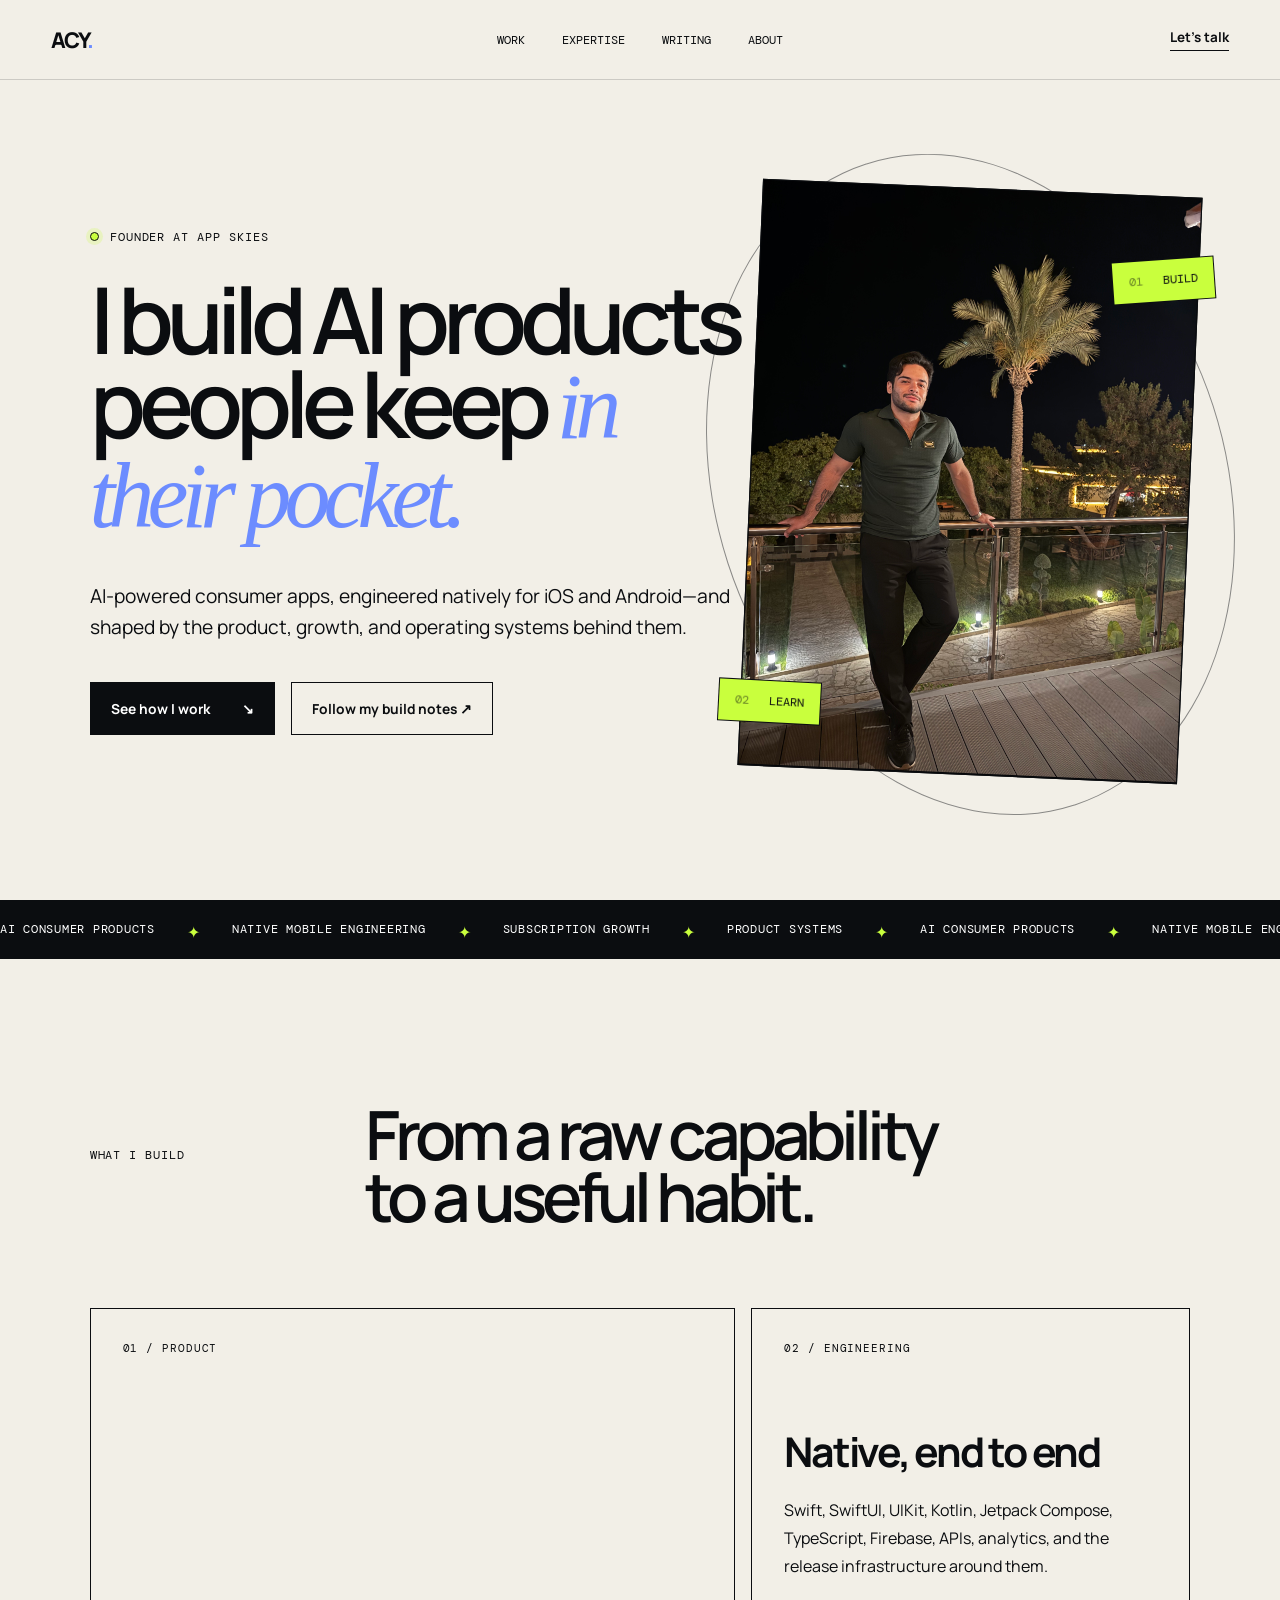
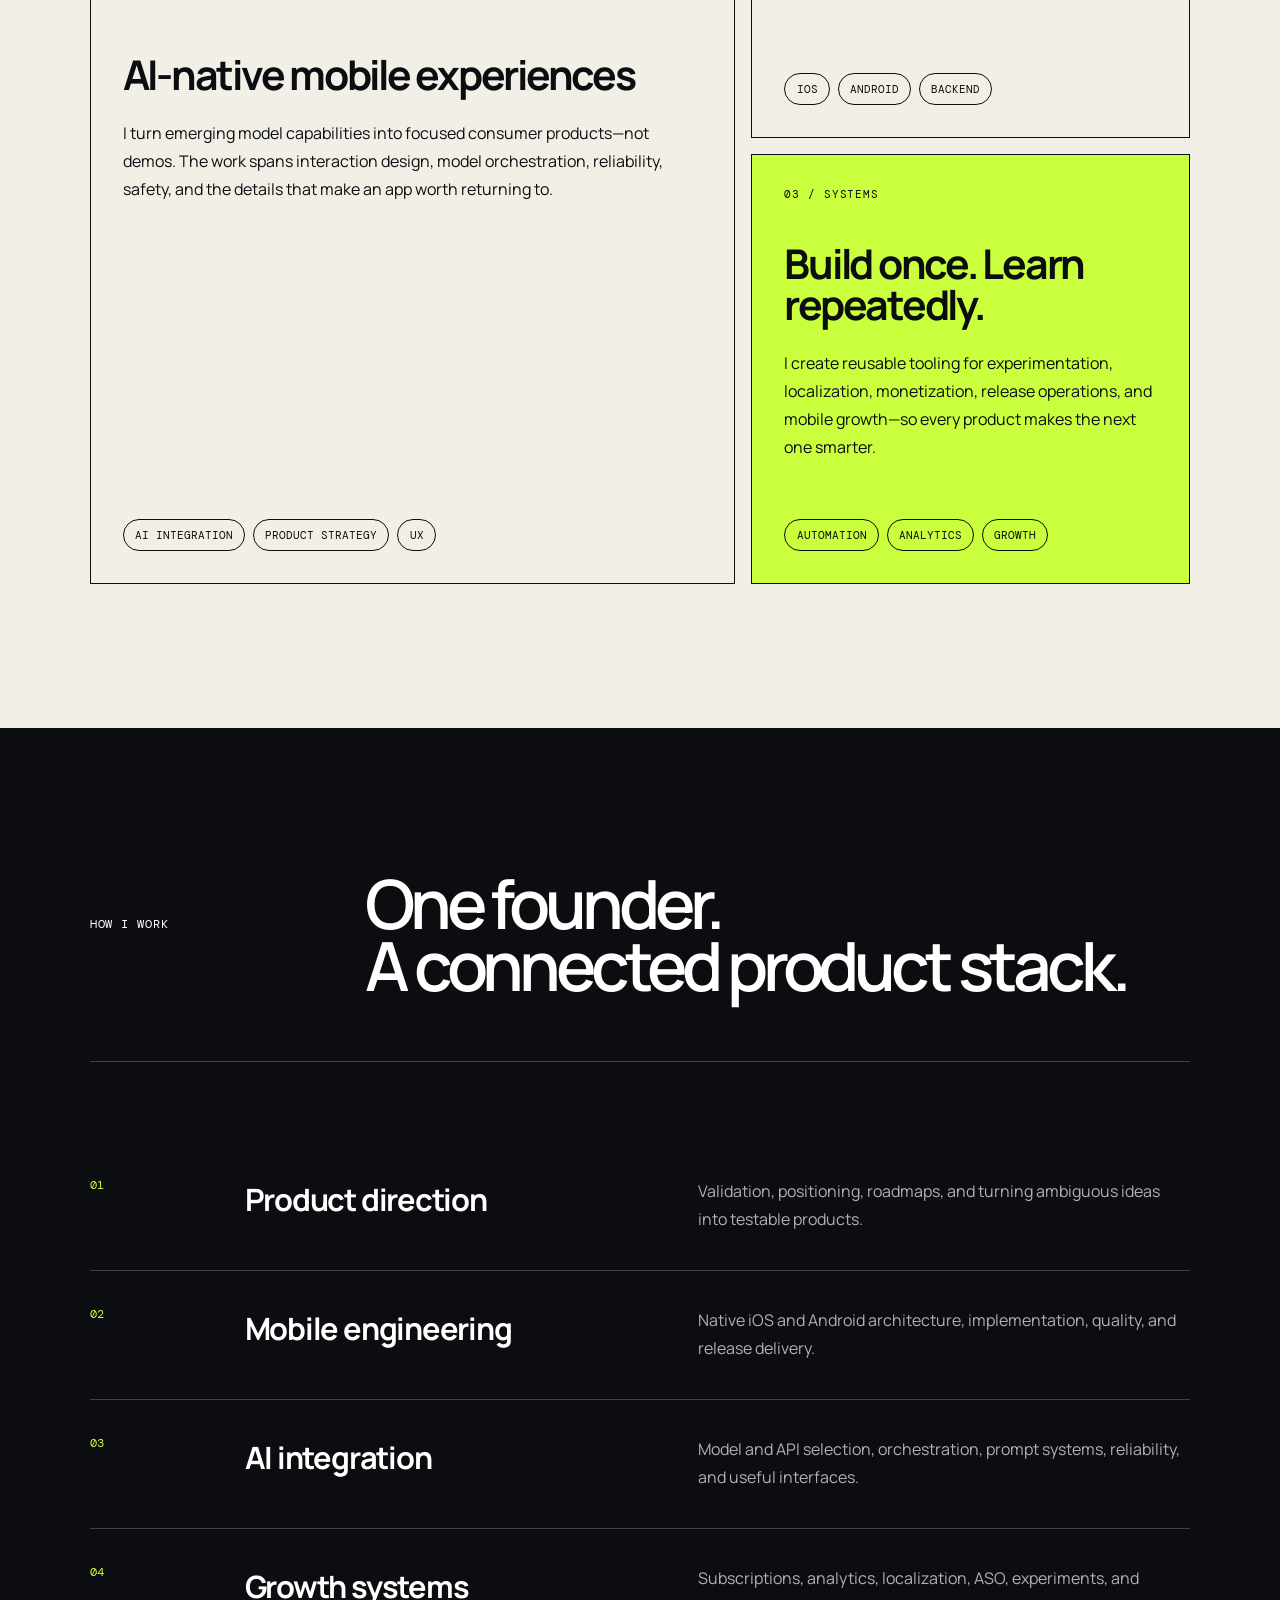
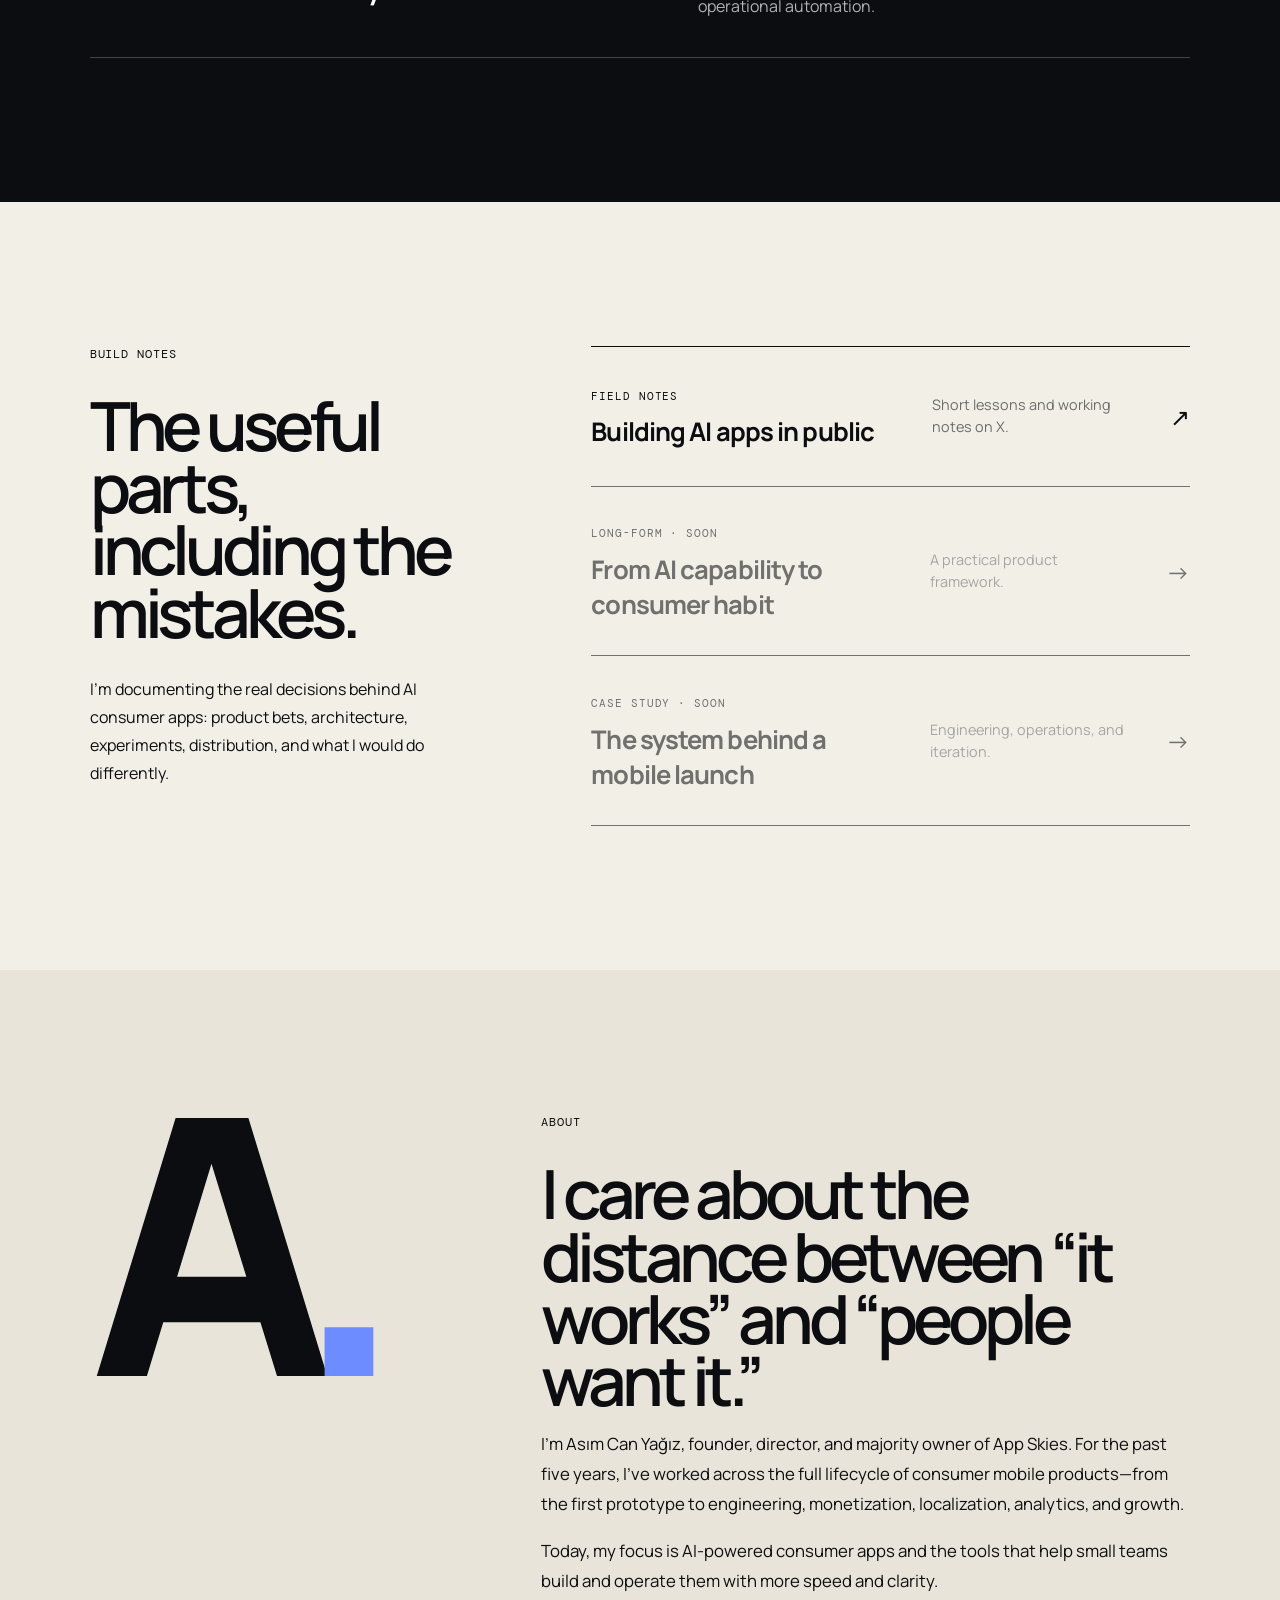
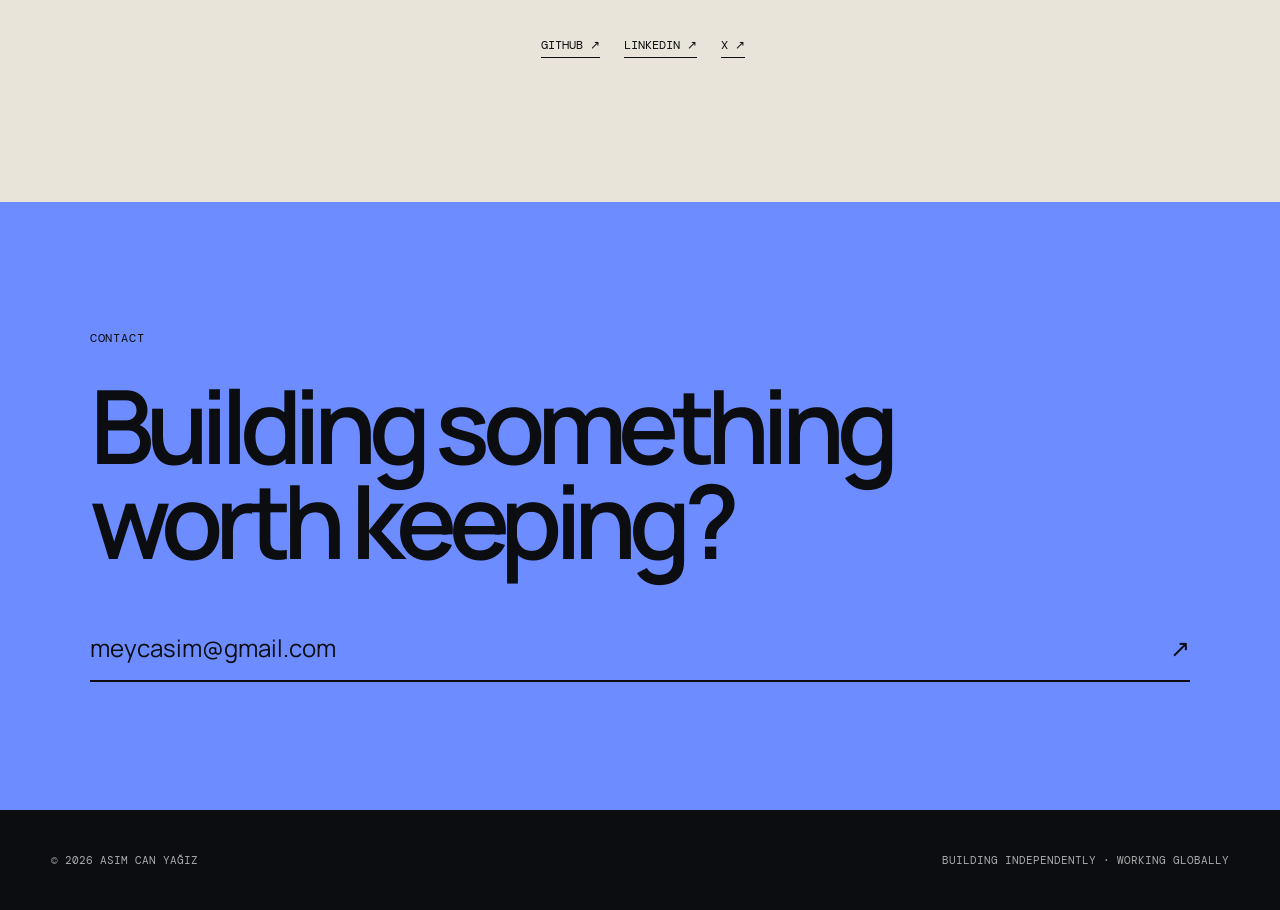
==== index.html @ 39ea2d5e "Preserve natural portrait framing" ====
<!doctype html>
<html lang="en">
<head>
  <meta charset="utf-8">
  <meta name="viewport" content="width=device-width, initial-scale=1">
  <title>Asım Can Yağız — AI Consumer App Founder</title>
  <meta name="description" content="Asım Can Yağız is the founder of App Skies, building AI-powered consumer apps for iOS and Android.">
  <meta name="theme-color" content="#0b0d10">
  <meta property="og:title" content="Asım Can Yağız — AI Consumer App Founder">
  <meta property="og:description" content="Building AI-powered consumer apps and sharing the systems behind them.">
  <meta property="og:type" content="website">
  <meta property="og:url" content="https://asimcanyagiz.me/">
  <meta property="og:image" content="https://asimcanyagiz.me/assets/img/profile-img.jpg">
  <link rel="canonical" href="https://asimcanyagiz.me/">
  <link rel="icon" href="assets/img/favicon.png">
  <link rel="preconnect" href="https://fonts.googleapis.com">
  <link rel="preconnect" href="https://fonts.gstatic.com" crossorigin>
  <link href="https://fonts.googleapis.com/css2?family=DM+Mono:wght@400;500&family=Manrope:wght@400;500;600;700;800&display=swap" rel="stylesheet">
  <script>document.documentElement.classList.add('js');</script>
  <link rel="stylesheet" href="assets/css/style.css">
  <script type="application/ld+json">
  {
    "@context": "https://schema.org",
    "@type": "Person",
    "name": "Asım Can Yağız",
    "url": "https://asimcanyagiz.me/",
    "jobTitle": "Founder",
    "worksFor": {"@type": "Organization", "name": "App Skies"},
    "sameAs": [
      "https://github.com/asimcanyagiz",
      "https://www.linkedin.com/in/asimcanyagiz/",
      "https://x.com/canbuilds"
    ]
  }
  </script>
</head>
<body>
  <header class="site-header">
    <a class="wordmark" href="#top" aria-label="Home">ACY<span>.</span></a>
    <button class="menu-toggle" type="button" aria-expanded="false" aria-controls="site-nav">Menu</button>
    <nav id="site-nav" aria-label="Main navigation">
      <a href="#work">Work</a>
      <a href="#expertise">Expertise</a>
      <a href="#writing">Writing</a>
      <a href="#about">About</a>
    </nav>
    <a class="header-cta" href="mailto:meycasim@gmail.com">Let's talk</a>
  </header>

  <main id="top">
    <section class="hero section-shell">
      <div class="hero-copy reveal">
        <p class="eyebrow"><span class="status-dot"></span> Founder at App Skies</p>
        <h1>I build AI products people keep <em>in their pocket.</em></h1>
        <p class="hero-lede">AI-powered consumer apps, engineered natively for iOS and Android—and shaped by the product, growth, and operating systems behind them.</p>
        <div class="hero-actions">
          <a class="button button-primary" href="#work">See how I work <span>↘</span></a>
          <a class="button button-quiet" href="https://x.com/canbuilds" target="_blank" rel="noreferrer">Follow my build notes ↗</a>
        </div>
      </div>

      <div class="hero-visual reveal" aria-label="Portrait of Asım Can Yağız">
        <div class="portrait-frame">
          <img src="assets/img/profile-img.jpg" alt="Asım Can Yağız" width="3024" height="4032">
        </div>
        <div class="visual-note note-top"><span>01</span> Build</div>
        <div class="visual-note note-bottom"><span>02</span> Learn</div>
        <div class="orbit" aria-hidden="true"></div>
      </div>
    </section>

    <section class="signal-strip" aria-label="Areas of work">
      <div class="signal-track">
        <span>AI consumer products</span><i>✦</i><span>Native mobile engineering</span><i>✦</i><span>Subscription growth</span><i>✦</i><span>Product systems</span><i>✦</i><span>AI consumer products</span><i>✦</i><span>Native mobile engineering</span>
      </div>
    </section>

    <section id="work" class="section-shell work-section">
      <div class="section-heading reveal">
        <p class="eyebrow">What I build</p>
        <h2>From a raw capability<br>to a useful habit.</h2>
      </div>
      <div class="work-grid">
        <article class="work-card card-featured reveal">
          <div class="card-index">01 / PRODUCT</div>
          <div>
            <h3>AI-native mobile experiences</h3>
            <p>I turn emerging model capabilities into focused consumer products—not demos. The work spans interaction design, model orchestration, reliability, safety, and the details that make an app worth returning to.</p>
          </div>
          <div class="card-tags"><span>AI integration</span><span>Product strategy</span><span>UX</span></div>
        </article>
        <article class="work-card reveal">
          <div class="card-index">02 / ENGINEERING</div>
          <div>
            <h3>Native, end to end</h3>
            <p>Swift, SwiftUI, UIKit, Kotlin, Jetpack Compose, TypeScript, Firebase, APIs, analytics, and the release infrastructure around them.</p>
          </div>
          <div class="card-tags"><span>iOS</span><span>Android</span><span>Backend</span></div>
        </article>
        <article class="work-card card-accent reveal">
          <div class="card-index">03 / SYSTEMS</div>
          <div>
            <h3>Build once. Learn repeatedly.</h3>
            <p>I create reusable tooling for experimentation, localization, monetization, release operations, and mobile growth—so every product makes the next one smarter.</p>
          </div>
          <div class="card-tags"><span>Automation</span><span>Analytics</span><span>Growth</span></div>
        </article>
      </div>
    </section>

    <section id="expertise" class="section-shell expertise-section">
      <div class="section-heading reveal">
        <p class="eyebrow">How I work</p>
        <h2>One founder.<br>A connected product stack.</h2>
      </div>
      <div class="expertise-list">
        <div class="expertise-row reveal"><span>01</span><h3>Product direction</h3><p>Validation, positioning, roadmaps, and turning ambiguous ideas into testable products.</p></div>
        <div class="expertise-row reveal"><span>02</span><h3>Mobile engineering</h3><p>Native iOS and Android architecture, implementation, quality, and release delivery.</p></div>
        <div class="expertise-row reveal"><span>03</span><h3>AI integration</h3><p>Model and API selection, orchestration, prompt systems, reliability, and useful interfaces.</p></div>
        <div class="expertise-row reveal"><span>04</span><h3>Growth systems</h3><p>Subscriptions, analytics, localization, ASO, experiments, and operational automation.</p></div>
      </div>
    </section>

    <section id="writing" class="section-shell writing-section">
      <div class="writing-intro reveal">
        <p class="eyebrow">Build notes</p>
        <h2>The useful parts,<br>including the mistakes.</h2>
        <p>I’m documenting the real decisions behind AI consumer apps: product bets, architecture, experiments, distribution, and what I would do differently.</p>
      </div>
      <div class="article-list reveal">
        <a class="article-row" href="https://x.com/canbuilds" target="_blank" rel="noreferrer">
          <div><span class="article-type">Field notes</span><h3>Building AI apps in public</h3></div><p>Short lessons and working notes on X.</p><span class="article-arrow">↗</span>
        </a>
        <div class="article-row article-soon">
          <div><span class="article-type">Long-form · soon</span><h3>From AI capability to consumer habit</h3></div><p>A practical product framework.</p><span class="article-arrow">→</span>
        </div>
        <div class="article-row article-soon">
          <div><span class="article-type">Case study · soon</span><h3>The system behind a mobile launch</h3></div><p>Engineering, operations, and iteration.</p><span class="article-arrow">→</span>
        </div>
      </div>
    </section>

    <section id="about" class="section-shell about-section">
      <div class="about-mark reveal">A<span>.</span></div>
      <div class="about-copy reveal">
        <p class="eyebrow">About</p>
        <h2>I care about the distance between “it works” and “people want it.”</h2>
        <p>I’m Asım Can Yağız, founder, director, and majority owner of App Skies. For the past five years, I’ve worked across the full lifecycle of consumer mobile products—from the first prototype to engineering, monetization, localization, analytics, and growth.</p>
        <p>Today, my focus is AI-powered consumer apps and the tools that help small teams build and operate them with more speed and clarity.</p>
        <div class="about-links">
          <a href="https://github.com/asimcanyagiz" target="_blank" rel="noreferrer">GitHub ↗</a>
          <a href="https://www.linkedin.com/in/asimcanyagiz/" target="_blank" rel="noreferrer">LinkedIn ↗</a>
          <a href="https://x.com/canbuilds" target="_blank" rel="noreferrer">X ↗</a>
        </div>
      </div>
    </section>

    <section class="contact-section section-shell reveal">
      <p class="eyebrow">Contact</p>
      <h2>Building something<br>worth keeping?</h2>
      <a class="contact-link" href="mailto:meycasim@gmail.com">meycasim@gmail.com <span>↗</span></a>
    </section>
  </main>

  <footer>
    <p>© <span id="year"></span> Asım Can Yağız</p>
    <p>Building independently · working globally</p>
  </footer>

  <script src="assets/js/main.js"></script>
</body>
</html>
---- assets/css/style.css ----
:root {
  --ink: #0b0d10;
  --paper: #f2efe7;
  --paper-2: #e8e4d9;
  --lime: #c9ff3d;
  --blue: #6c8cff;
  --muted: #6b6c6a;
  --line: rgba(11, 13, 16, 0.16);
  --sans: "Manrope", sans-serif;
  --mono: "DM Mono", monospace;
}

* { box-sizing: border-box; }
html { scroll-behavior: smooth; }
body {
  margin: 0;
  background: var(--paper);
  color: var(--ink);
  font-family: var(--sans);
  -webkit-font-smoothing: antialiased;
}
a { color: inherit; text-decoration: none; }
button { font: inherit; }

.site-header {
  align-items: center;
  border-bottom: 1px solid var(--line);
  display: grid;
  grid-template-columns: 1fr auto 1fr;
  height: 80px;
  padding: 0 4vw;
  position: relative;
  z-index: 20;
}
.wordmark { font-size: 1.35rem; font-weight: 800; letter-spacing: -0.08em; justify-self: start; }
.wordmark span, .about-mark span { color: var(--blue); }
#site-nav { display: flex; gap: 2.3rem; }
#site-nav a { font-family: var(--mono); font-size: .76rem; text-transform: uppercase; }
#site-nav a:hover { opacity: .5; }
.header-cta { border-bottom: 1px solid var(--ink); font-size: .84rem; font-weight: 700; justify-self: end; padding-bottom: .2rem; }
.menu-toggle { display: none; }

.section-shell { padding-left: 7vw; padding-right: 7vw; }
.hero {
  display: grid;
  grid-template-columns: minmax(0, 1.2fr) minmax(340px, .8fr);
  min-height: calc(100vh - 80px);
  overflow: hidden;
  padding-bottom: 7rem;
  padding-top: 6rem;
}
.hero-copy { align-self: center; max-width: 870px; position: relative; z-index: 2; }
.eyebrow { align-items: center; display: flex; font-family: var(--mono); font-size: .73rem; gap: .7rem; letter-spacing: .08em; margin: 0 0 2rem; text-transform: uppercase; }
.status-dot { background: var(--lime); border: 1px solid var(--ink); border-radius: 50%; box-shadow: 0 0 0 4px rgba(201,255,61,.22); height: 9px; width: 9px; }
.hero h1, .section-heading h2, .writing-intro h2, .about-copy h2, .contact-section h2 {
  font-size: clamp(3.7rem, 7.2vw, 8.2rem);
  font-weight: 600;
  letter-spacing: -.075em;
  line-height: .92;
  margin: 0;
}
.hero h1 em { color: var(--blue); font-family: Georgia, serif; font-weight: 400; }
.hero-lede { font-size: clamp(1rem, 1.5vw, 1.3rem); line-height: 1.65; margin: 2.6rem 0 0; max-width: 690px; }
.hero-actions { display: flex; flex-wrap: wrap; gap: 1rem; margin-top: 2.4rem; }
.button { align-items: center; border: 1px solid var(--ink); display: inline-flex; font-size: .86rem; font-weight: 700; gap: 2rem; padding: 1rem 1.25rem; }
.button-primary { background: var(--ink); color: white; }
.button-primary:hover { background: var(--blue); border-color: var(--blue); }
.button-quiet:hover { background: white; }

.hero-visual { align-self: center; justify-self: end; margin-left: -3vw; max-width: 490px; position: relative; width: 100%; }
.portrait-frame { aspect-ratio: 3 / 4; background: #050608; border: 1px solid var(--ink); overflow: hidden; transform: rotate(2.5deg); }
.portrait-frame img { display: block; height: auto; width: 100%; }
.visual-note { background: var(--lime); border: 1px solid var(--ink); font-family: var(--mono); font-size: .72rem; padding: .8rem 1rem; position: absolute; text-transform: uppercase; z-index: 3; }
.visual-note span { opacity: .5; padding-right: .8rem; }
.note-top { right: -1.5rem; top: 12%; transform: rotate(-4deg); }
.note-bottom { bottom: 9%; left: -2rem; transform: rotate(3deg); }
.orbit { border: 1px solid rgba(11,13,16,.45); border-radius: 50%; height: 115%; left: -8%; position: absolute; top: -7%; transform: rotate(-18deg); width: 116%; z-index: -1; }

.signal-strip { background: var(--ink); color: white; overflow: hidden; padding: 1rem 0; white-space: nowrap; }
.signal-track { animation: ticker 28s linear infinite; display: inline-flex; gap: 2rem; min-width: max-content; }
.signal-track span { font-family: var(--mono); font-size: .78rem; letter-spacing: .06em; text-transform: uppercase; }
.signal-track i { color: var(--lime); font-style: normal; }
@keyframes ticker { to { transform: translateX(-50%); } }

.work-section, .expertise-section, .writing-section, .about-section { padding-bottom: 9rem; padding-top: 9rem; }
.section-heading { display: grid; grid-template-columns: 1fr 3fr; margin-bottom: 5rem; }
.section-heading .eyebrow { margin-top: .7rem; }
.section-heading h2, .writing-intro h2, .about-copy h2 { font-size: clamp(3rem, 5.3vw, 6.5rem); }
.work-grid { display: grid; gap: 1rem; grid-template-columns: 1.25fr .85fr; }
.work-card { border: 1px solid var(--ink); display: flex; flex-direction: column; justify-content: space-between; min-height: 430px; padding: 2rem; }
.card-featured { grid-row: span 2; min-height: 876px; }
.card-accent { background: var(--lime); }
.card-index, .article-type { font-family: var(--mono); font-size: .7rem; letter-spacing: .08em; text-transform: uppercase; }
.work-card h3 { font-size: clamp(2rem, 3.2vw, 4rem); letter-spacing: -.055em; line-height: 1; margin: 0 0 1.5rem; }
.work-card p { font-size: 1rem; line-height: 1.75; max-width: 600px; }
.card-tags { display: flex; flex-wrap: wrap; gap: .5rem; }
.card-tags span { border: 1px solid var(--ink); border-radius: 2rem; font-family: var(--mono); font-size: .68rem; padding: .5rem .7rem; text-transform: uppercase; }

.expertise-section { background: var(--ink); color: white; }
.expertise-section .section-heading { border-bottom: 1px solid rgba(255,255,255,.22); padding-bottom: 4rem; }
.expertise-row { align-items: start; border-bottom: 1px solid rgba(255,255,255,.22); display: grid; gap: 2rem; grid-template-columns: .35fr 1.2fr 1.4fr; padding: 2.3rem 0; }
.expertise-row > span { color: var(--lime); font-family: var(--mono); font-size: .72rem; }
.expertise-row h3 { font-size: clamp(1.5rem, 2.4vw, 2.6rem); letter-spacing: -.04em; margin: 0; }
.expertise-row p { color: rgba(255,255,255,.68); line-height: 1.7; margin: 0; }

.writing-section { display: grid; gap: 8vw; grid-template-columns: .8fr 1.2fr; }
.writing-intro { position: sticky; top: 3rem; align-self: start; }
.writing-intro p:not(.eyebrow) { line-height: 1.75; margin-top: 2rem; max-width: 500px; }
.article-row { align-items: center; border-top: 1px solid var(--ink); display: grid; gap: 2rem; grid-template-columns: 1.5fr 1fr auto; padding: 2.1rem 0; }
.article-row:last-child { border-bottom: 1px solid var(--ink); }
.article-row h3 { font-size: clamp(1.25rem, 2vw, 2rem); letter-spacing: -.035em; margin: .6rem 0 0; }
.article-row p { color: var(--muted); font-size: .9rem; line-height: 1.5; }
.article-arrow { font-size: 1.5rem; }
a.article-row:hover { color: var(--blue); }
.article-soon { opacity: .56; }

.about-section { align-items: start; background: var(--paper-2); display: grid; gap: 8vw; grid-template-columns: .7fr 1.3fr; }
.about-mark { font-size: clamp(10rem, 28vw, 30rem); font-weight: 800; letter-spacing: -.12em; line-height: .7; }
.about-copy p:not(.eyebrow) { font-size: 1.05rem; line-height: 1.8; max-width: 740px; }
.about-links { display: flex; flex-wrap: wrap; gap: 1.5rem; margin-top: 2.5rem; }
.about-links a { border-bottom: 1px solid var(--ink); font-family: var(--mono); font-size: .75rem; padding-bottom: .3rem; text-transform: uppercase; }

.contact-section { background: var(--blue); padding-bottom: 8rem; padding-top: 8rem; }
.contact-section h2 { font-size: clamp(4rem, 8vw, 9rem); }
.contact-link { align-items: center; border-bottom: 2px solid var(--ink); display: flex; font-size: clamp(1rem, 2vw, 1.5rem); justify-content: space-between; margin-top: 4rem; padding-bottom: 1rem; }
footer { align-items: center; background: var(--ink); color: rgba(255,255,255,.65); display: flex; font-family: var(--mono); font-size: .68rem; justify-content: space-between; padding: 2rem 4vw; text-transform: uppercase; }

.reveal { opacity: 1; transform: none; }
.js .reveal { opacity: 0; transform: translateY(22px); transition: opacity .7s ease, transform .7s ease; }
.js .reveal.visible { opacity: 1; transform: none; }
@media (prefers-reduced-motion: reduce) { html { scroll-behavior: auto; } .reveal { opacity: 1; transform: none; transition: none; } .signal-track { animation: none; } }

@media (max-width: 900px) {
  .site-header { grid-template-columns: 1fr auto; }
  .header-cta { display: none; }
  .menu-toggle { background: none; border: 0; display: block; font-family: var(--mono); font-size: .72rem; text-transform: uppercase; }
  #site-nav { background: var(--paper); border-bottom: 1px solid var(--ink); display: none; flex-direction: column; left: 0; padding: 2rem 7vw; position: absolute; right: 0; top: 80px; }
  #site-nav.open { display: flex; }
  .hero { grid-template-columns: 1fr; padding-top: 4rem; }
  .hero-visual { justify-self: center; margin: 6rem 0 0; max-width: 430px; }
  .section-heading, .writing-section, .about-section { grid-template-columns: 1fr; }
  .section-heading { gap: 1.5rem; }
  .writing-intro { position: static; }
  .work-grid { grid-template-columns: 1fr; }
  .card-featured { grid-row: auto; min-height: 520px; }
  .expertise-row { grid-template-columns: .2fr 1fr; }
  .expertise-row p { grid-column: 2; }
  .about-mark { display: none; }
}

@media (max-width: 580px) {
  .site-header { height: 68px; }
  #site-nav { top: 68px; }
  .section-shell { padding-left: 6vw; padding-right: 6vw; }
  .hero { min-height: auto; padding-bottom: 5rem; }
  .hero h1 { font-size: 3.65rem; }
  .hero-actions { align-items: stretch; flex-direction: column; }
  .button { justify-content: space-between; }
  .note-top { right: -.5rem; }
  .note-bottom { left: -.5rem; }
  .work-section, .expertise-section, .writing-section, .about-section { padding-bottom: 6rem; padding-top: 6rem; }
  .work-card { min-height: 420px; padding: 1.4rem; }
  .article-row { gap: .8rem; grid-template-columns: 1fr auto; }
  .article-row p { display: none; }
  footer { align-items: flex-start; flex-direction: column; gap: .5rem; }
}
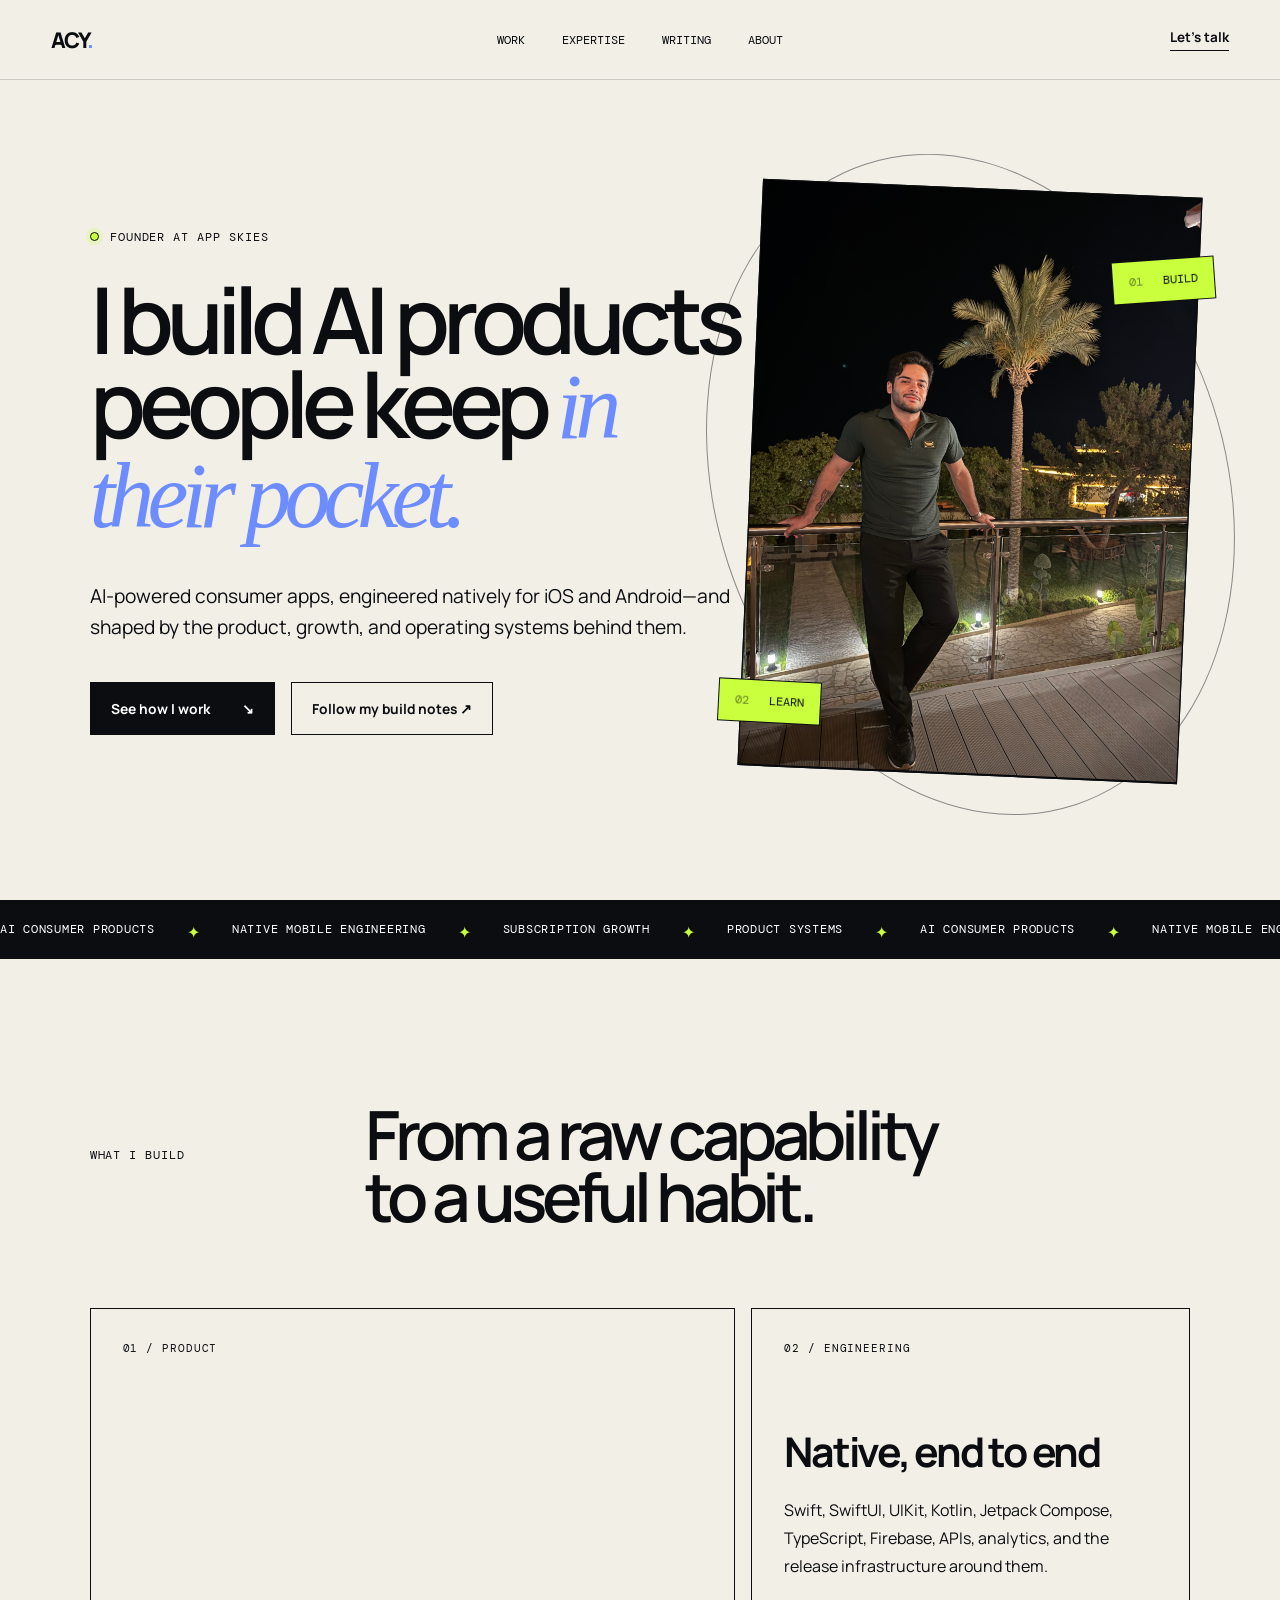
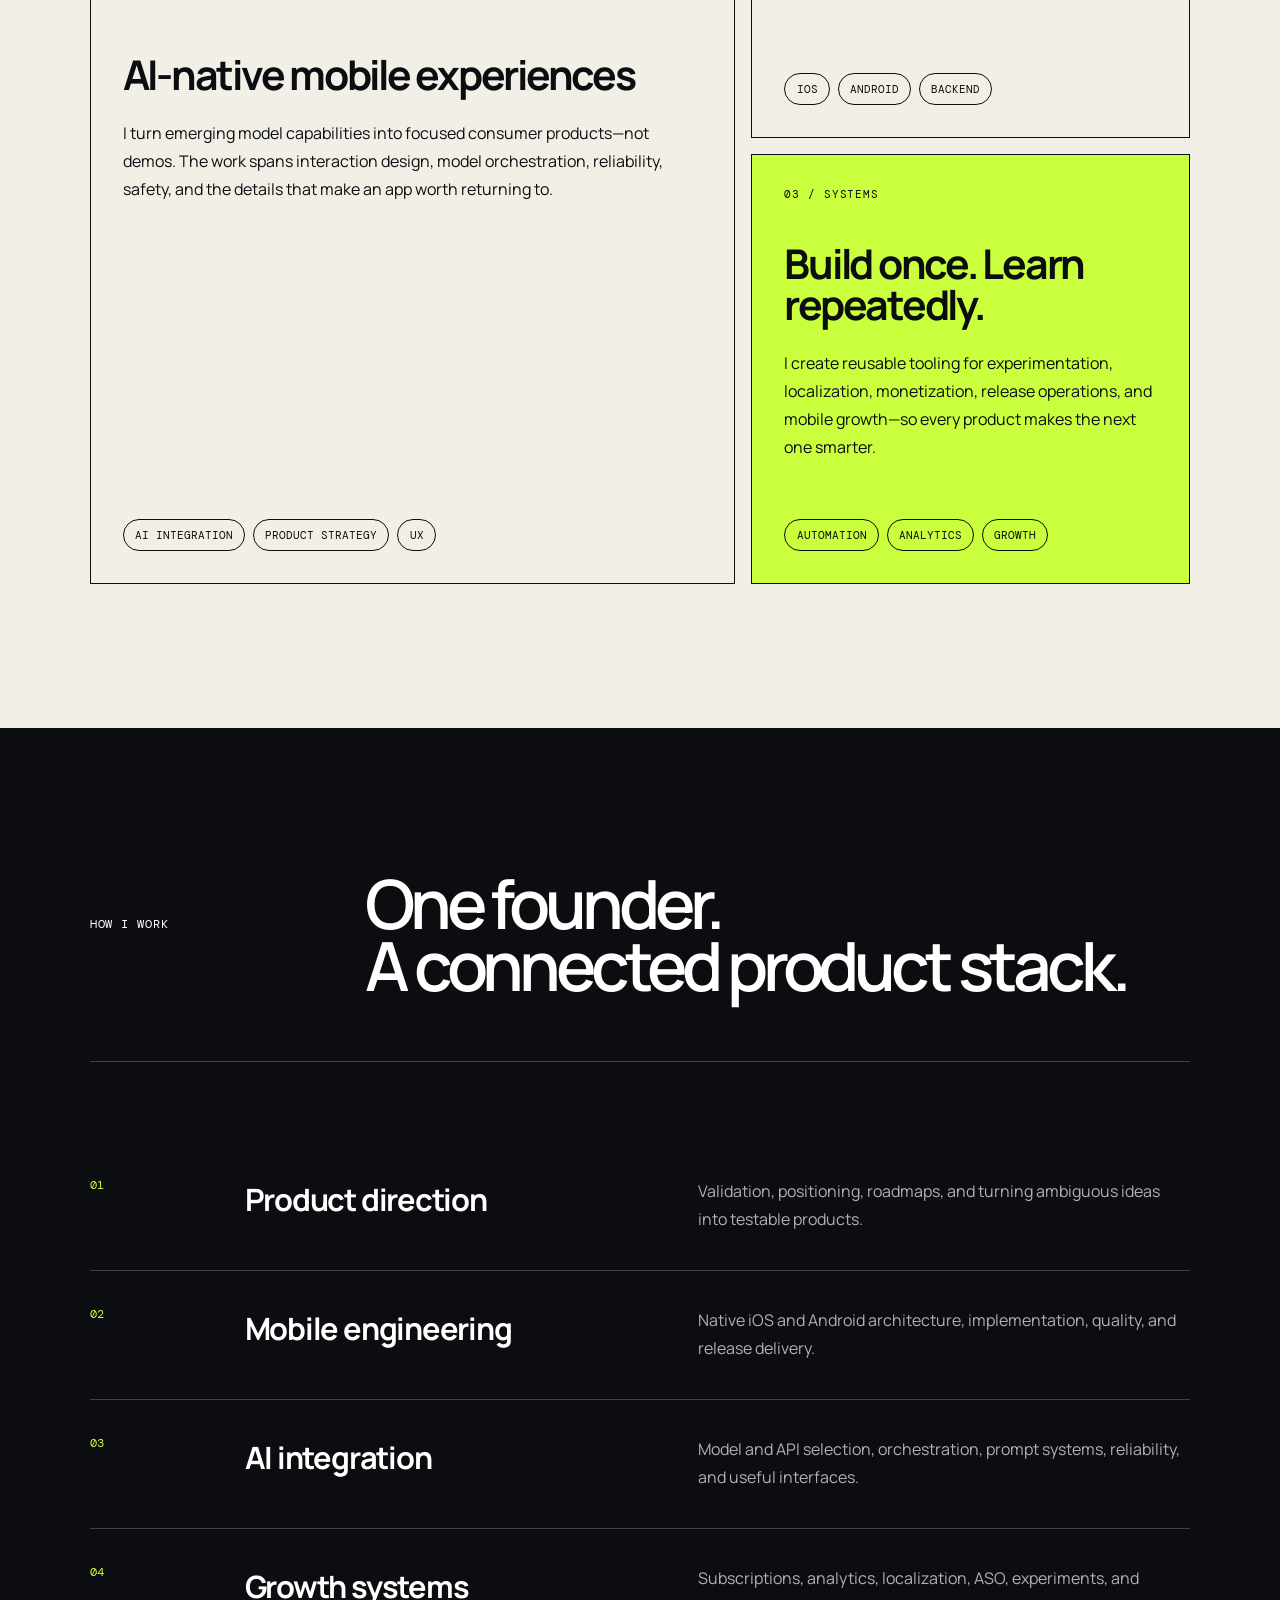
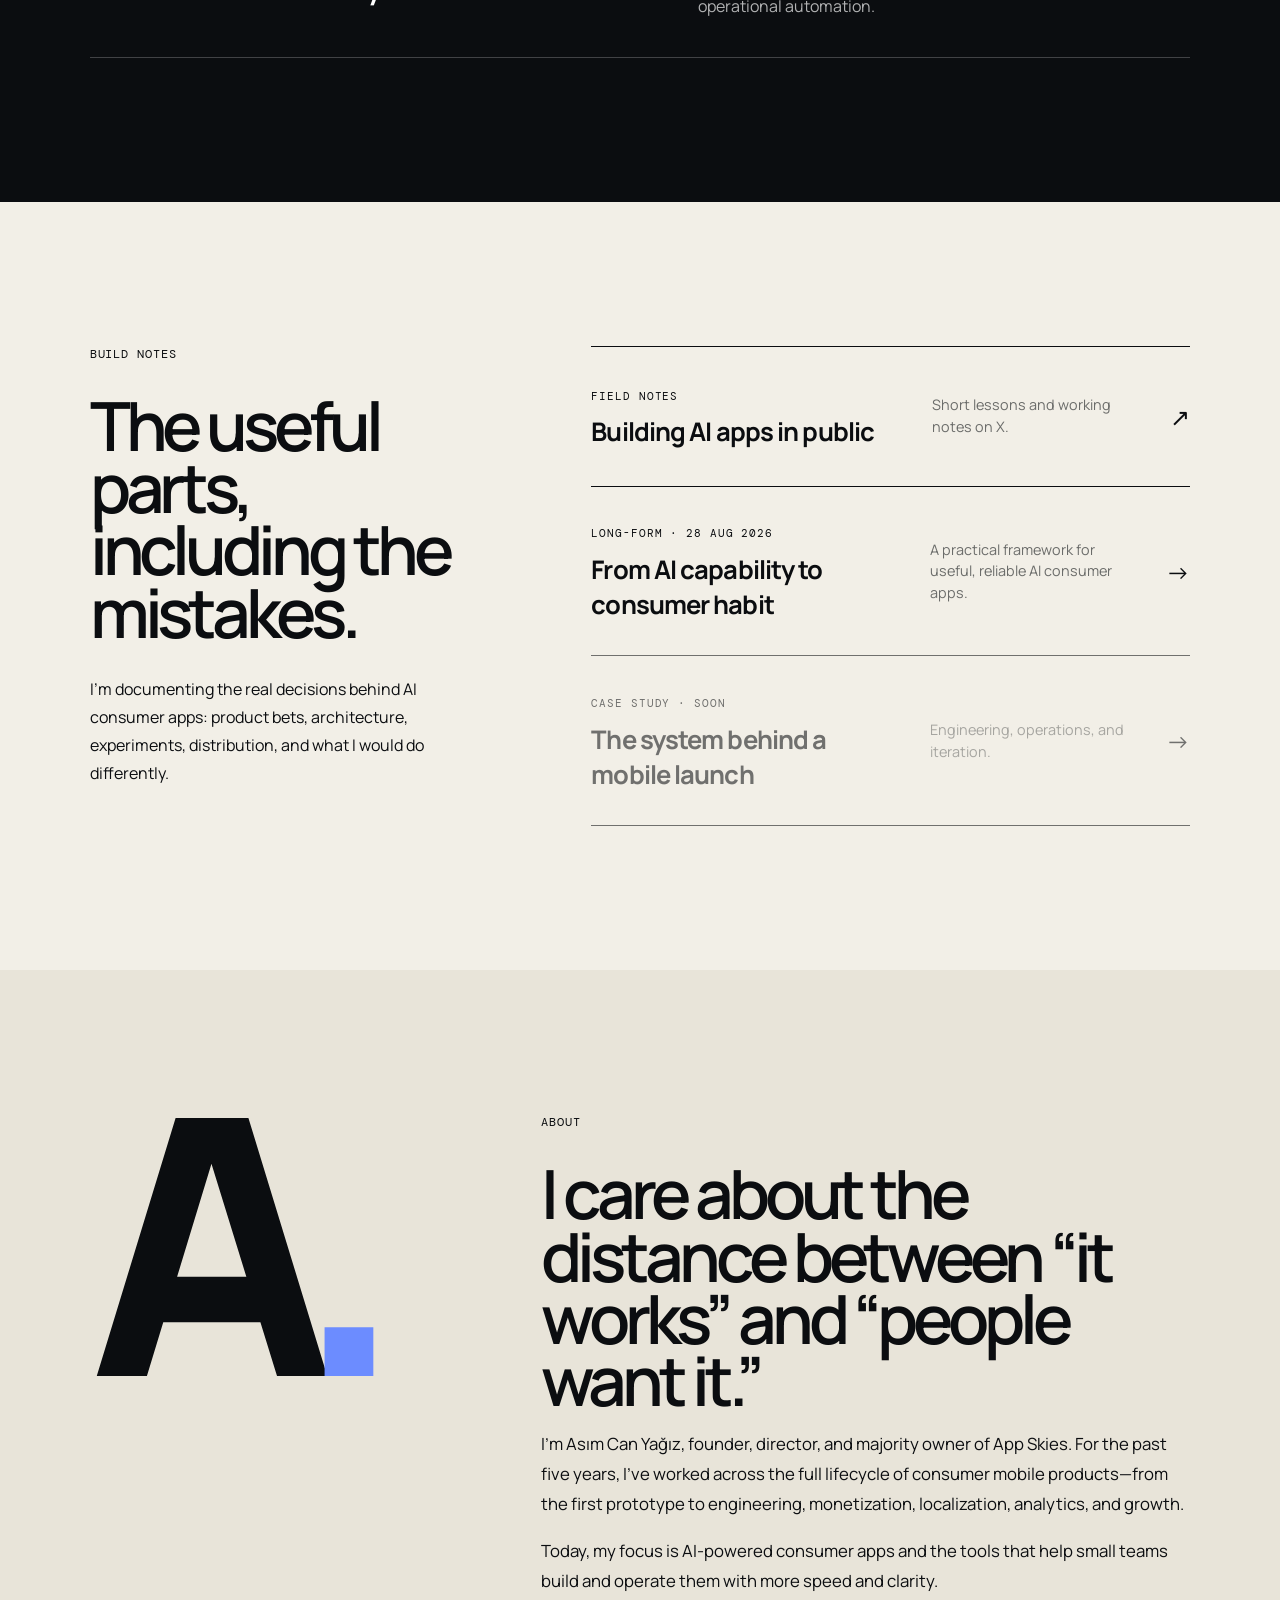
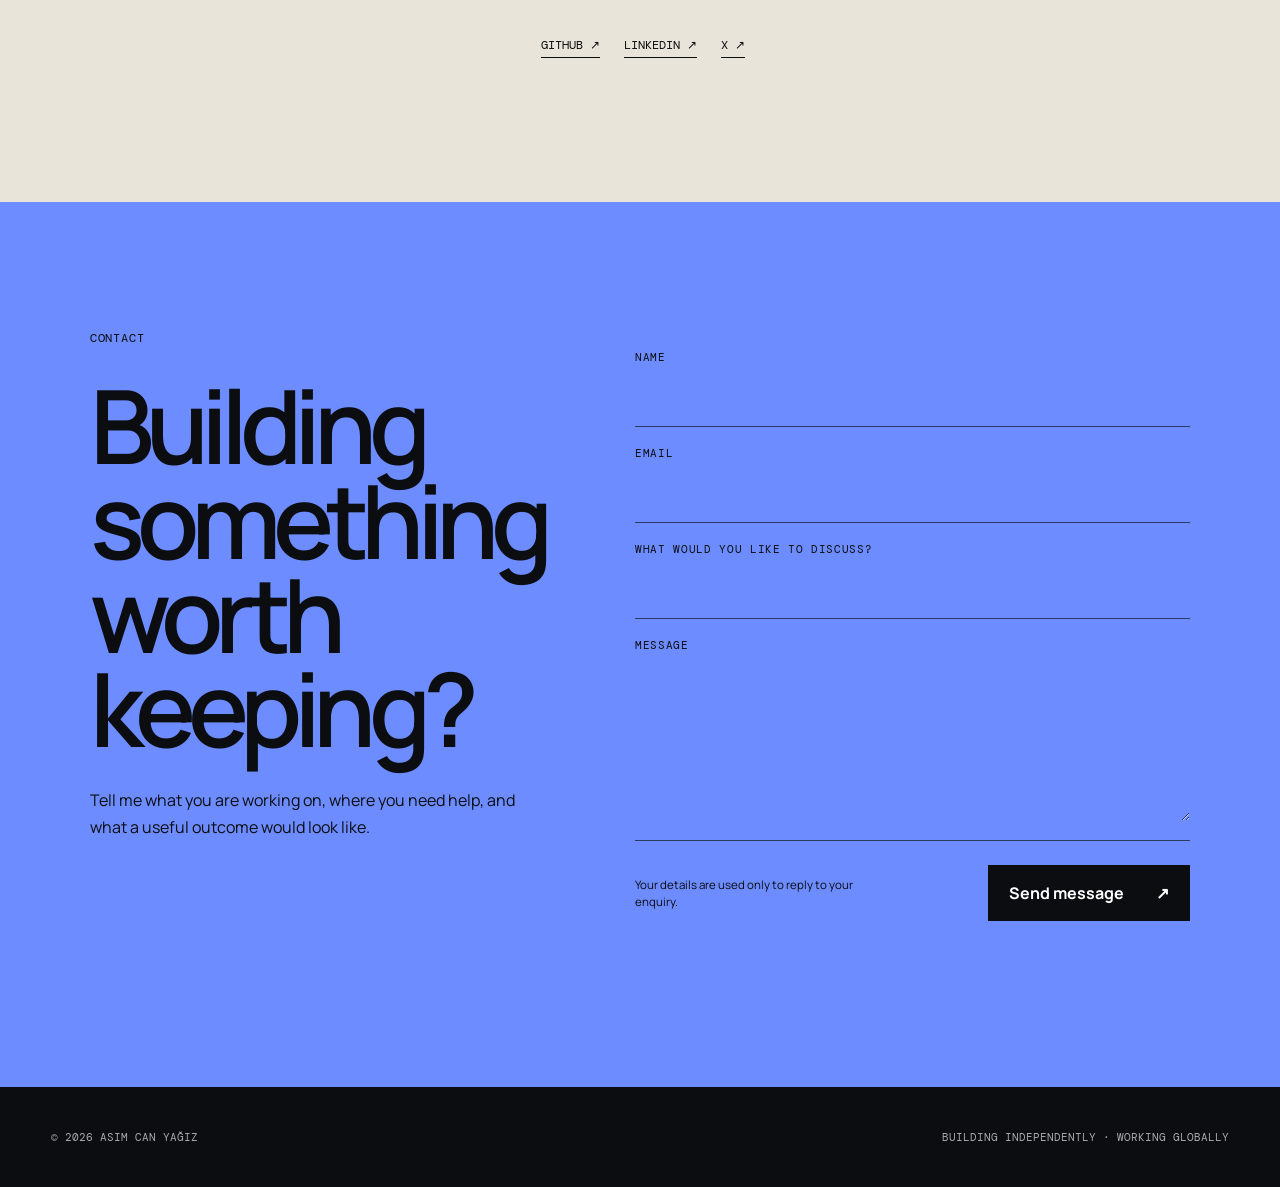
==== commit 34e3ec6e: "Publish first article and private contact form" ====
--- a/index.html
+++ b/index.html
@@ -44,7 +44,7 @@
       <a href="#writing">Writing</a>
       <a href="#about">About</a>
     </nav>
-    <a class="header-cta" href="mailto:meycasim@gmail.com">Let's talk</a>
+    <a class="header-cta" href="#contact">Let's talk</a>
   </header>
 
   <main id="top">
@@ -131,9 +131,9 @@
         <a class="article-row" href="https://x.com/canbuilds" target="_blank" rel="noreferrer">
           <div><span class="article-type">Field notes</span><h3>Building AI apps in public</h3></div><p>Short lessons and working notes on X.</p><span class="article-arrow">↗</span>
         </a>
-        <div class="article-row article-soon">
-          <div><span class="article-type">Long-form · soon</span><h3>From AI capability to consumer habit</h3></div><p>A practical product framework.</p><span class="article-arrow">→</span>
-        </div>
+        <a class="article-row" href="articles/from-ai-capability-to-consumer-habit.html">
+          <div><span class="article-type">Long-form · 28 Aug 2026</span><h3>From AI capability to consumer habit</h3></div><p>A practical framework for useful, reliable AI consumer apps.</p><span class="article-arrow">→</span>
+        </a>
         <div class="article-row article-soon">
           <div><span class="article-type">Case study · soon</span><h3>The system behind a mobile launch</h3></div><p>Engineering, operations, and iteration.</p><span class="article-arrow">→</span>
         </div>
@@ -155,10 +155,36 @@
       </div>
     </section>
 
-    <section class="contact-section section-shell reveal">
-      <p class="eyebrow">Contact</p>
-      <h2>Building something<br>worth keeping?</h2>
-      <a class="contact-link" href="mailto:meycasim@gmail.com">meycasim@gmail.com <span>↗</span></a>
+    <section id="contact" class="contact-section section-shell reveal">
+      <div class="contact-heading">
+        <p class="eyebrow">Contact</p>
+        <h2>Building something<br>worth keeping?</h2>
+        <p>Tell me what you are working on, where you need help, and what a useful outcome would look like.</p>
+      </div>
+      <form id="contact-form" class="contact-form" action="https://formspree.io/f/mwlkkwnz" method="POST">
+        <div class="form-row">
+          <label for="contact-name">Name</label>
+          <input id="contact-name" name="name" type="text" autocomplete="name" required>
+        </div>
+        <div class="form-row">
+          <label for="contact-email">Email</label>
+          <input id="contact-email" name="email" type="email" autocomplete="email" required>
+        </div>
+        <div class="form-row">
+          <label for="contact-topic">What would you like to discuss?</label>
+          <input id="contact-topic" name="subject" type="text" required>
+        </div>
+        <div class="form-row">
+          <label for="contact-message">Message</label>
+          <textarea id="contact-message" name="message" rows="6" required></textarea>
+        </div>
+        <input class="form-honeypot" type="text" name="_gotcha" tabindex="-1" autocomplete="off" aria-hidden="true">
+        <div class="form-footer">
+          <p class="form-privacy">Your details are used only to reply to your enquiry.</p>
+          <button class="form-submit" type="submit">Send message <span>↗</span></button>
+        </div>
+        <p id="form-status" class="form-status" role="status" aria-live="polite"></p>
+      </form>
     </section>
   </main>
 
--- a/assets/css/style.css
+++ b/assets/css/style.css
@@ -120,9 +120,22 @@
 .about-links { display: flex; flex-wrap: wrap; gap: 1.5rem; margin-top: 2.5rem; }
 .about-links a { border-bottom: 1px solid var(--ink); font-family: var(--mono); font-size: .75rem; padding-bottom: .3rem; text-transform: uppercase; }
 
-.contact-section { background: var(--blue); padding-bottom: 8rem; padding-top: 8rem; }
+.contact-section { background: var(--blue); display: grid; gap: 7vw; grid-template-columns: .9fr 1.1fr; padding-bottom: 8rem; padding-top: 8rem; }
 .contact-section h2 { font-size: clamp(4rem, 8vw, 9rem); }
-.contact-link { align-items: center; border-bottom: 2px solid var(--ink); display: flex; font-size: clamp(1rem, 2vw, 1.5rem); justify-content: space-between; margin-top: 4rem; padding-bottom: 1rem; }
+.contact-heading > p:last-child { line-height: 1.7; margin-top: 2rem; max-width: 560px; }
+.contact-form { align-self: end; }
+.form-row { border-bottom: 1px solid rgba(11,13,16,.65); display: grid; gap: .7rem; padding: 1.2rem 0; }
+.form-row label { font-family: var(--mono); font-size: .68rem; letter-spacing: .06em; text-transform: uppercase; }
+.form-row input, .form-row textarea { background: transparent; border: 0; border-radius: 0; color: var(--ink); font: 500 1.05rem/1.5 var(--sans); outline: 0; padding: .2rem 0; resize: vertical; width: 100%; }
+.form-row:focus-within { border-bottom-color: white; }
+.form-honeypot { left: -9999px; position: absolute; }
+.form-footer { align-items: center; display: flex; gap: 2rem; justify-content: space-between; margin-top: 1.5rem; }
+.form-privacy { font-size: .72rem; line-height: 1.5; margin: 0; max-width: 250px; }
+.form-submit { align-items: center; background: var(--ink); border: 1px solid var(--ink); color: white; cursor: pointer; display: inline-flex; font-weight: 700; gap: 2rem; padding: 1rem 1.25rem; }
+.form-submit:hover { background: white; color: var(--ink); }
+.form-submit:disabled { cursor: wait; opacity: .6; }
+.form-status { font-family: var(--mono); font-size: .75rem; min-height: 1.2em; }
+.form-status.is-error { color: #650d0d; }
 footer { align-items: center; background: var(--ink); color: rgba(255,255,255,.65); display: flex; font-family: var(--mono); font-size: .68rem; justify-content: space-between; padding: 2rem 4vw; text-transform: uppercase; }
 
 .reveal { opacity: 1; transform: none; }
@@ -138,7 +151,7 @@
   #site-nav.open { display: flex; }
   .hero { grid-template-columns: 1fr; padding-top: 4rem; }
   .hero-visual { justify-self: center; margin: 6rem 0 0; max-width: 430px; }
-  .section-heading, .writing-section, .about-section { grid-template-columns: 1fr; }
+  .section-heading, .writing-section, .about-section, .contact-section { grid-template-columns: 1fr; }
   .section-heading { gap: 1.5rem; }
   .writing-intro { position: static; }
   .work-grid { grid-template-columns: 1fr; }
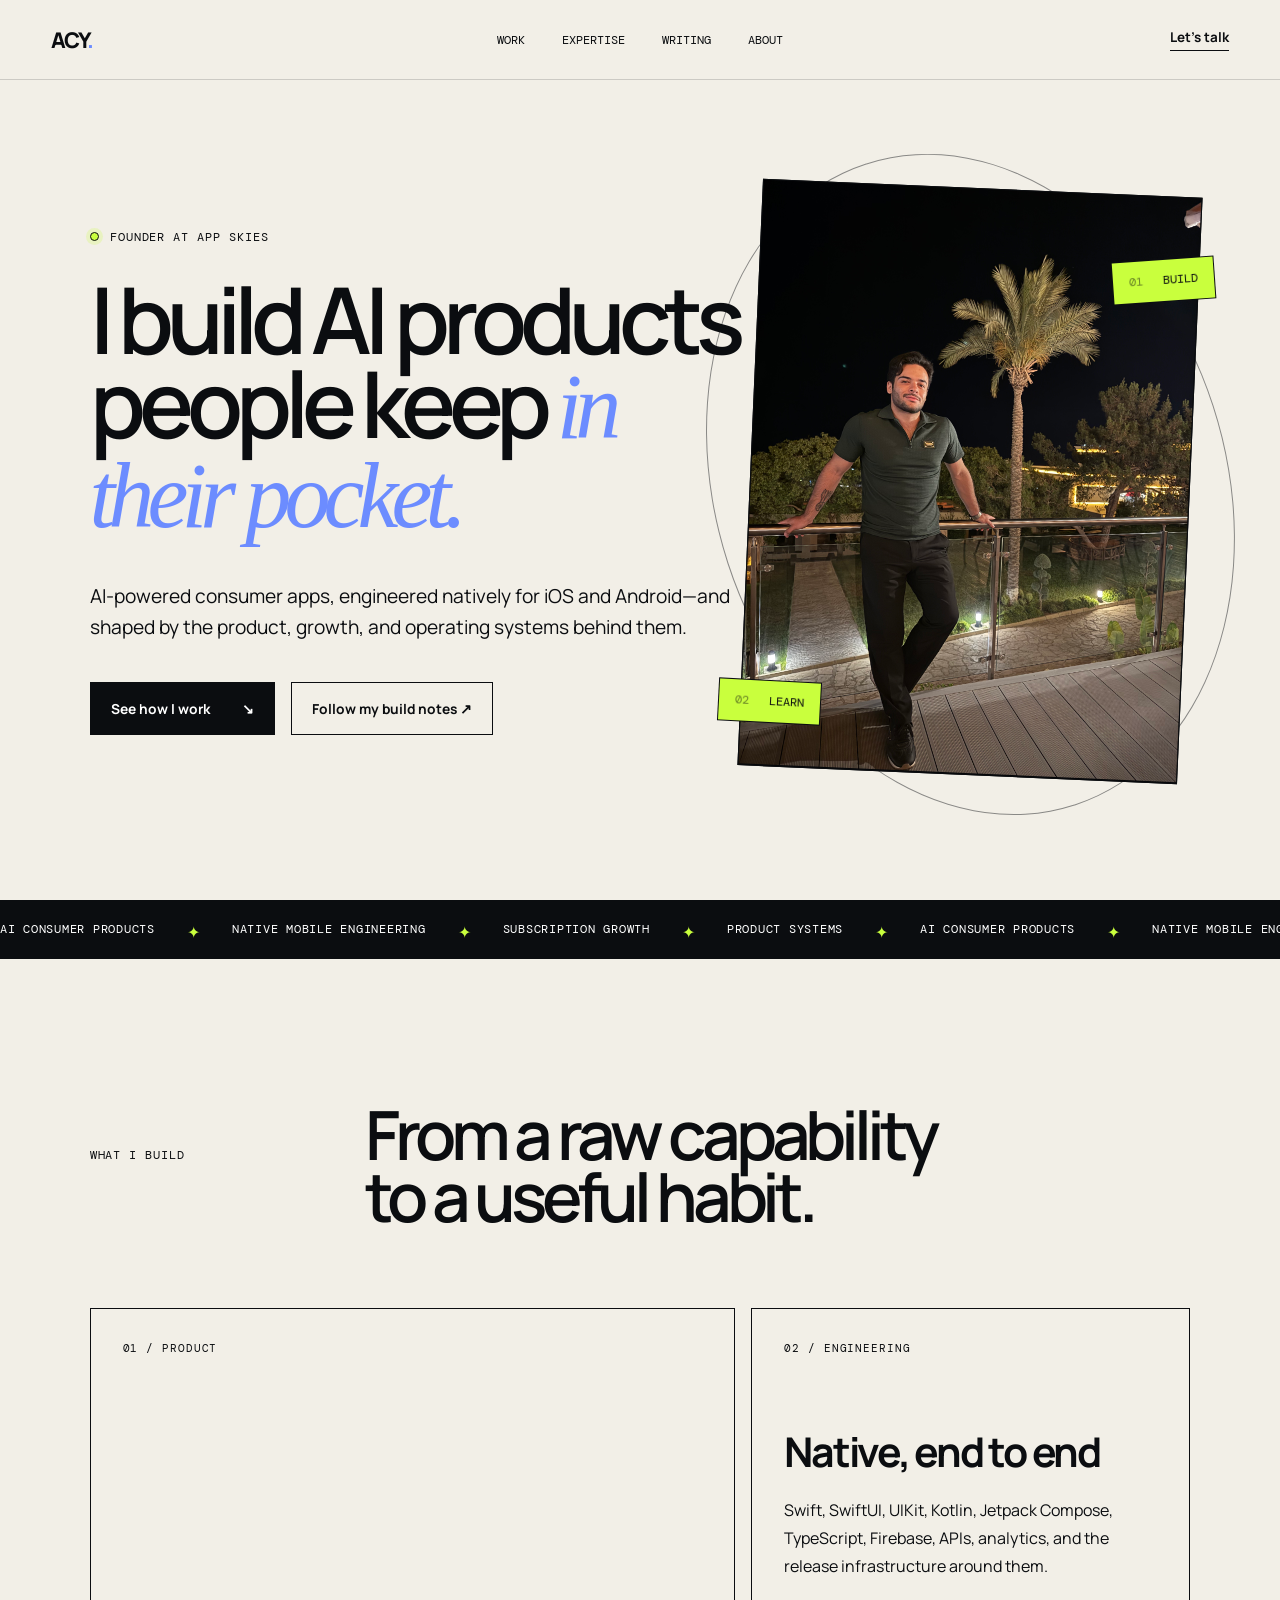
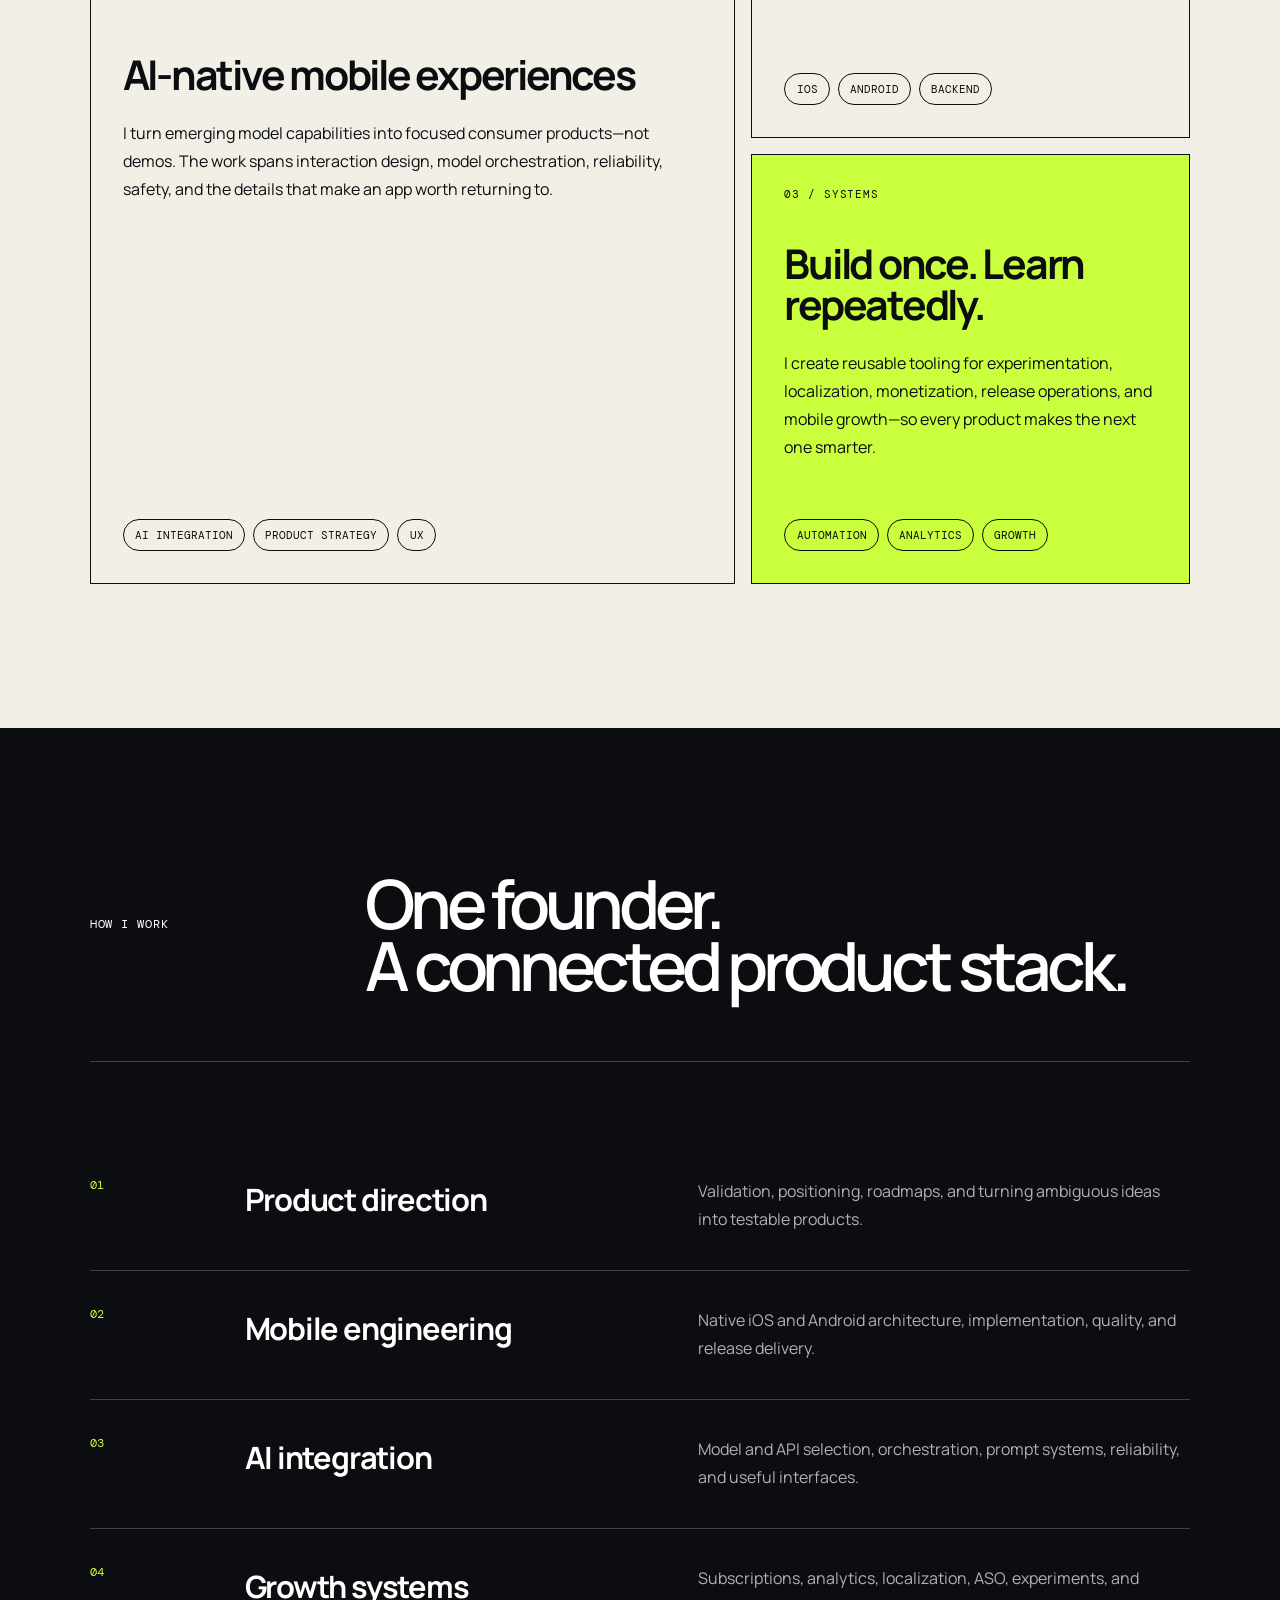
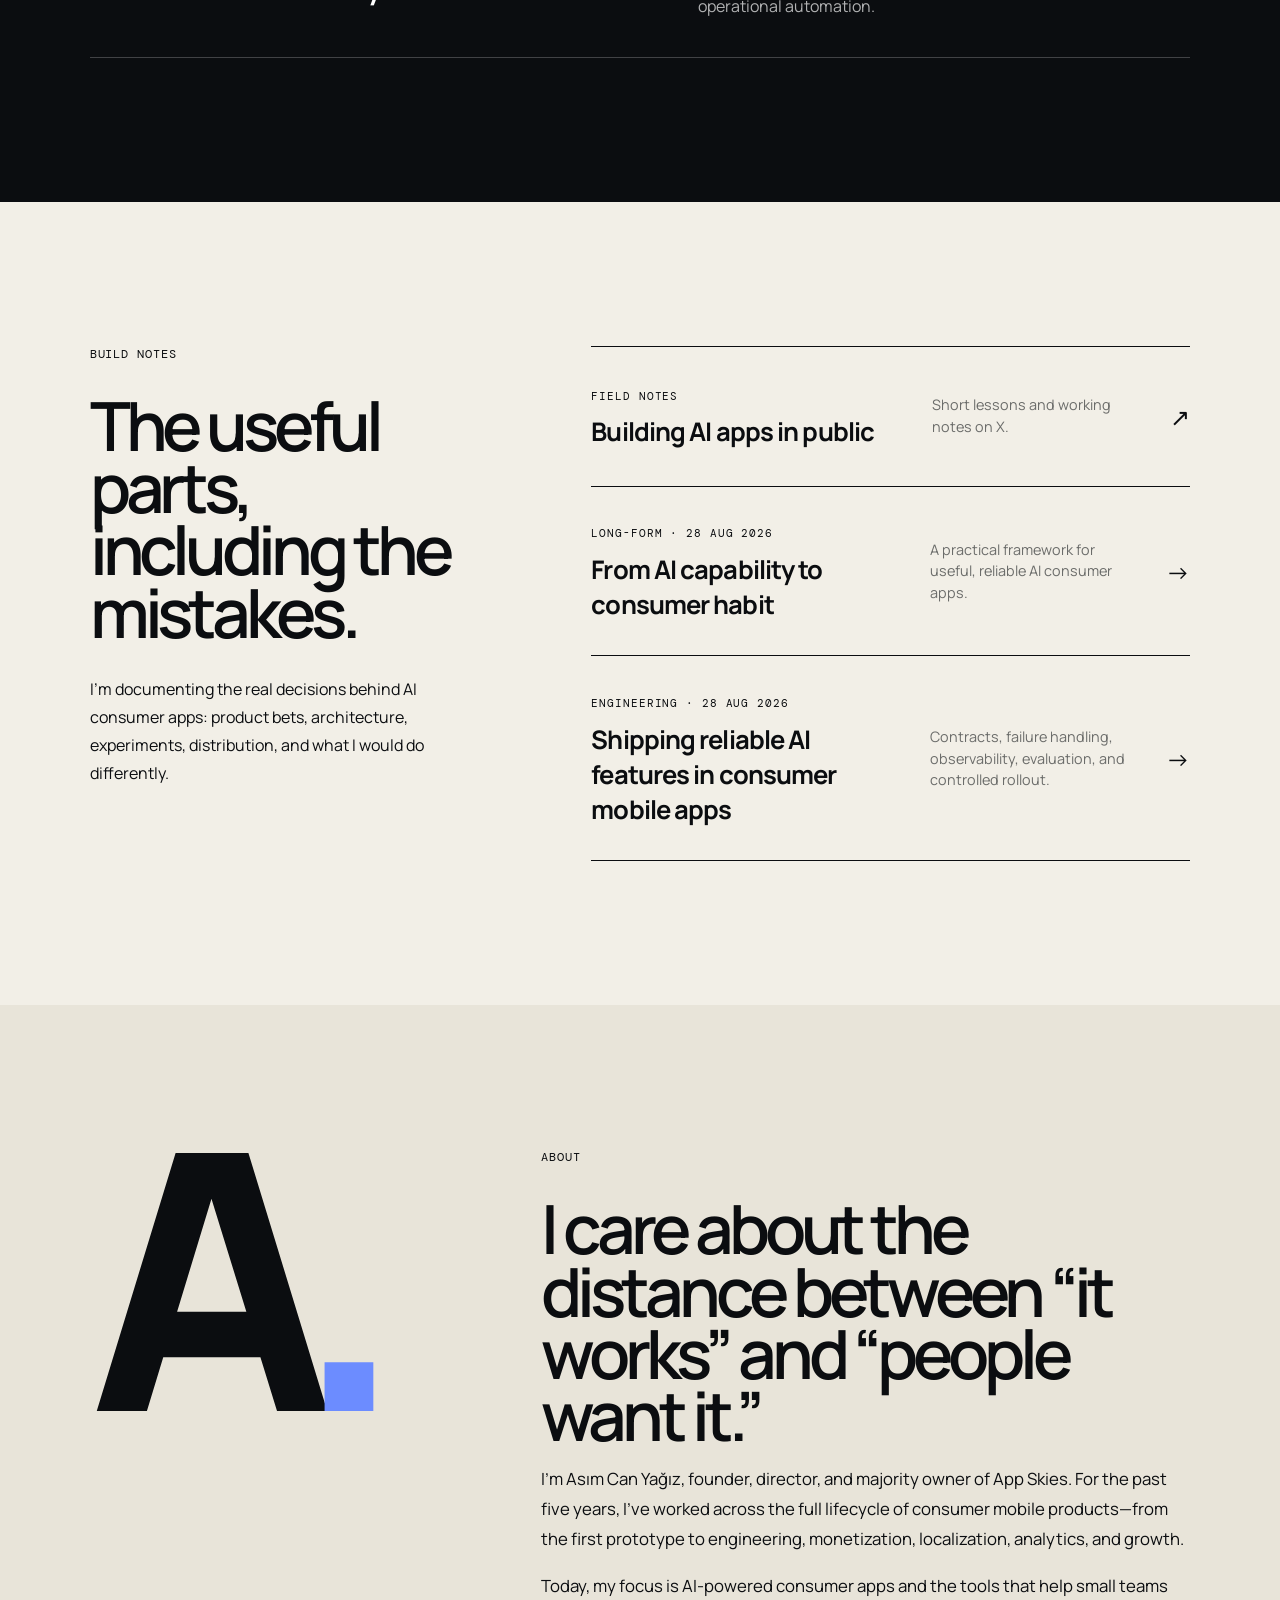
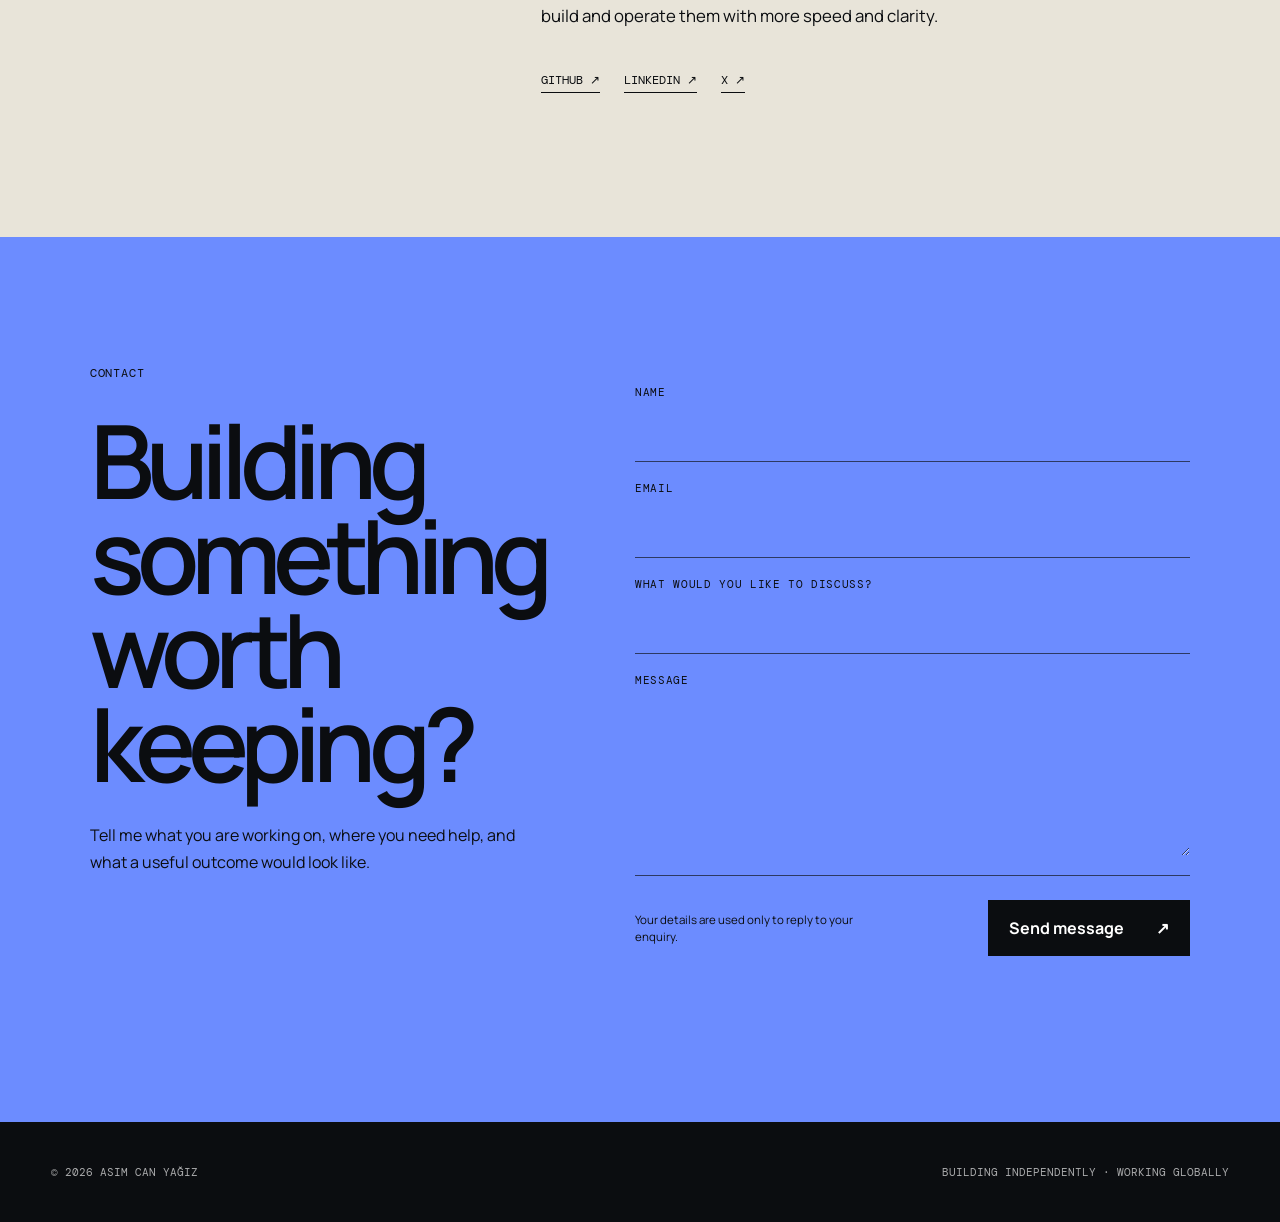
==== commit 181584b0: "Publish second AI mobile engineering article" ====
--- a/index.html
+++ b/index.html
@@ -9,9 +9,9 @@
   <meta property="og:title" content="Asım Can Yağız — AI Consumer App Founder">
   <meta property="og:description" content="Building AI-powered consumer apps and sharing the systems behind them.">
   <meta property="og:type" content="website">
-  <meta property="og:url" content="https://asimcanyagiz.me/">
-  <meta property="og:image" content="https://asimcanyagiz.me/assets/img/profile-img.jpg">
-  <link rel="canonical" href="https://asimcanyagiz.me/">
+  <meta property="og:url" content="https://asimcanyagiz.github.io/">
+  <meta property="og:image" content="https://asimcanyagiz.github.io/assets/img/profile-img.jpg">
+  <link rel="canonical" href="https://asimcanyagiz.github.io/">
   <link rel="icon" href="assets/img/favicon.png">
   <link rel="preconnect" href="https://fonts.googleapis.com">
   <link rel="preconnect" href="https://fonts.gstatic.com" crossorigin>
@@ -23,7 +23,7 @@
     "@context": "https://schema.org",
     "@type": "Person",
     "name": "Asım Can Yağız",
-    "url": "https://asimcanyagiz.me/",
+    "url": "https://asimcanyagiz.github.io/",
     "jobTitle": "Founder",
     "worksFor": {"@type": "Organization", "name": "App Skies"},
     "sameAs": [
@@ -134,9 +134,9 @@
         <a class="article-row" href="articles/from-ai-capability-to-consumer-habit.html">
           <div><span class="article-type">Long-form · 28 Aug 2026</span><h3>From AI capability to consumer habit</h3></div><p>A practical framework for useful, reliable AI consumer apps.</p><span class="article-arrow">→</span>
         </a>
-        <div class="article-row article-soon">
-          <div><span class="article-type">Case study · soon</span><h3>The system behind a mobile launch</h3></div><p>Engineering, operations, and iteration.</p><span class="article-arrow">→</span>
-        </div>
+        <a class="article-row" href="articles/shipping-reliable-ai-features-in-consumer-mobile-apps.html">
+          <div><span class="article-type">Engineering · 28 Aug 2026</span><h3>Shipping reliable AI features in consumer mobile apps</h3></div><p>Contracts, failure handling, observability, evaluation, and controlled rollout.</p><span class="article-arrow">→</span>
+        </a>
       </div>
     </section>
 
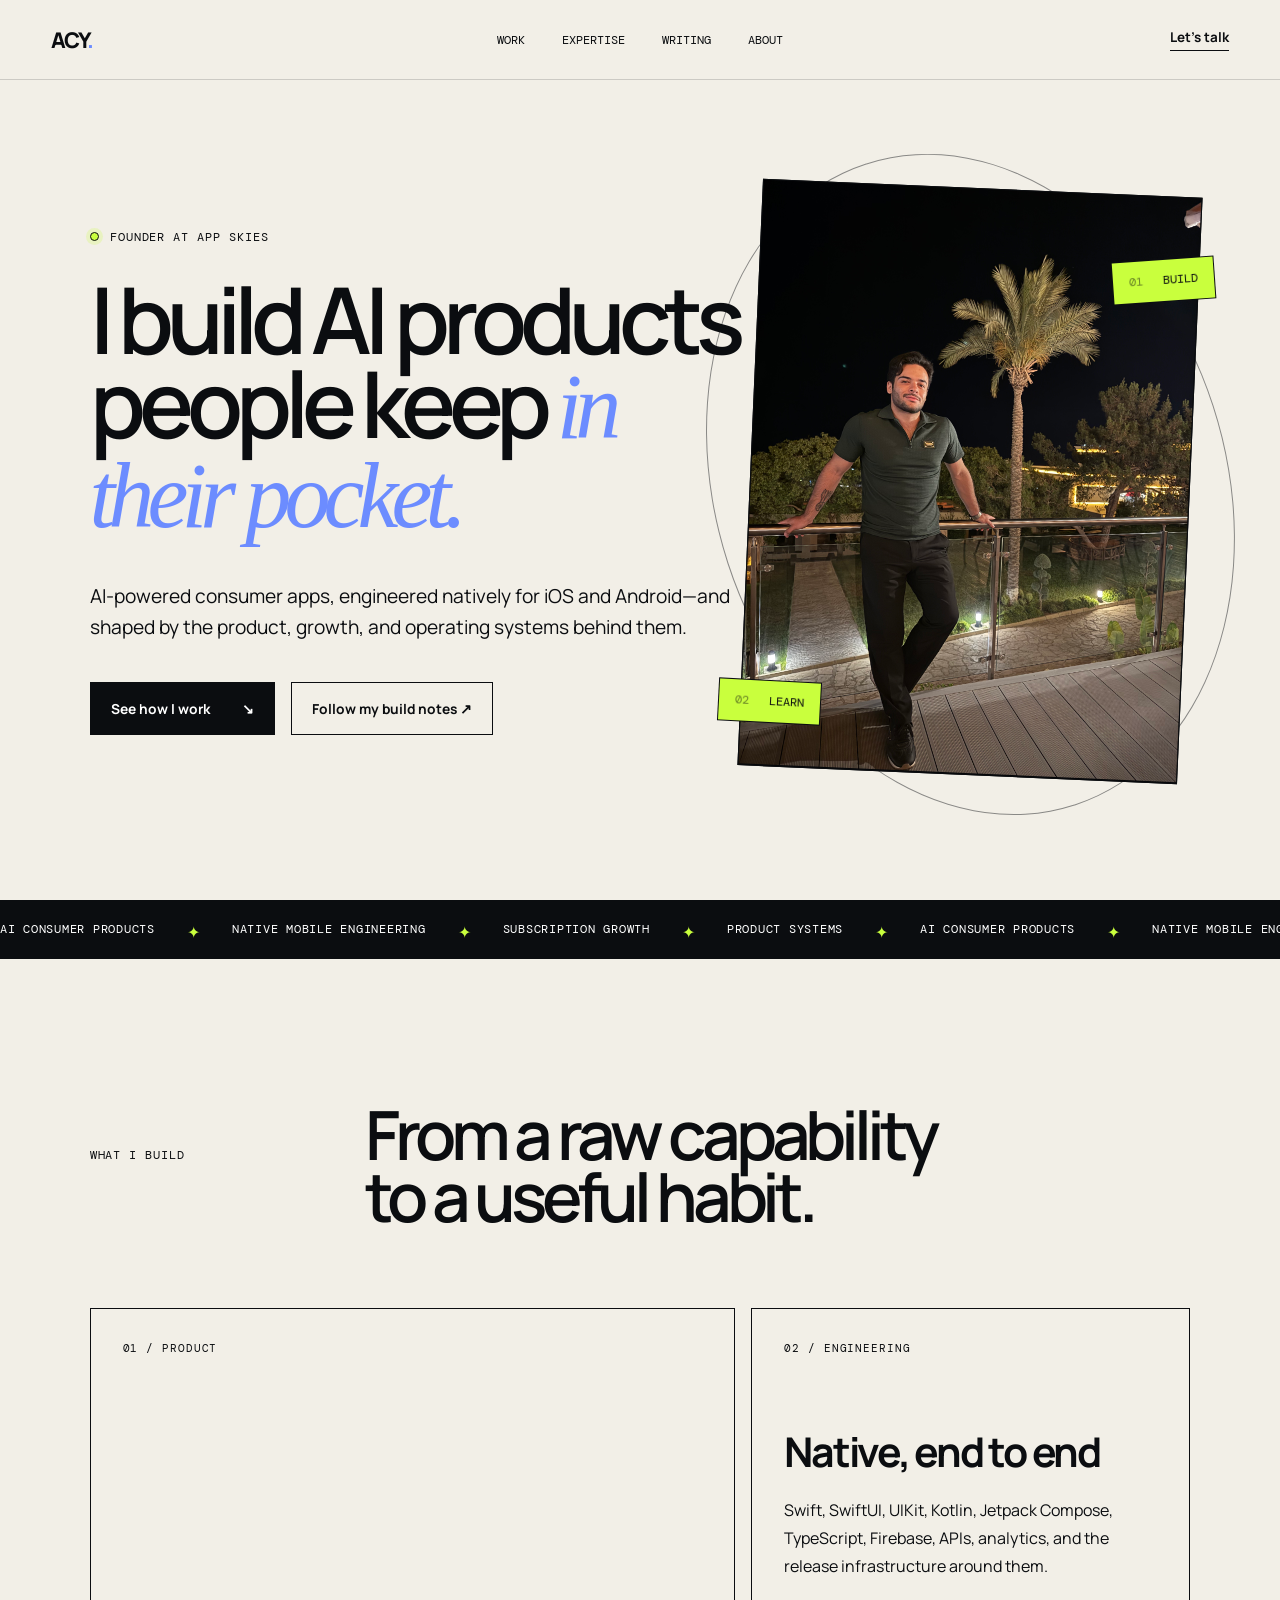
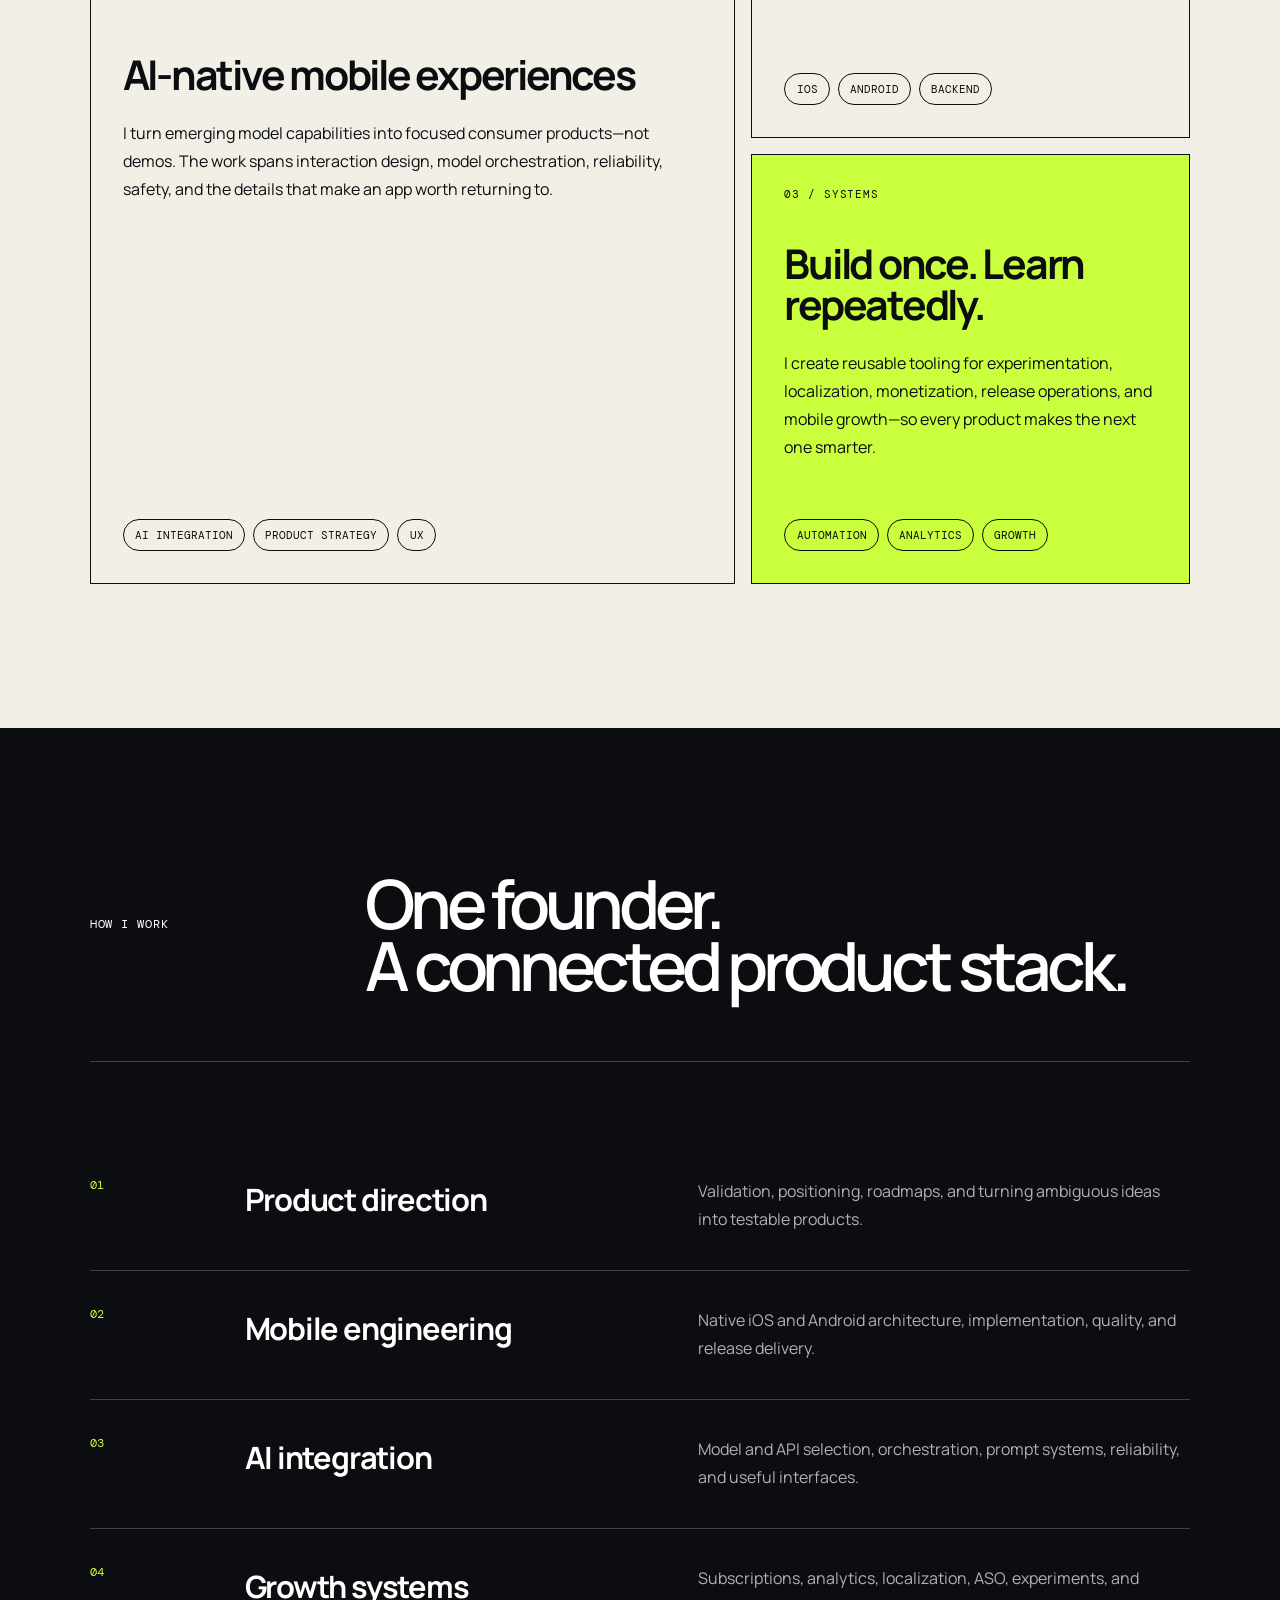
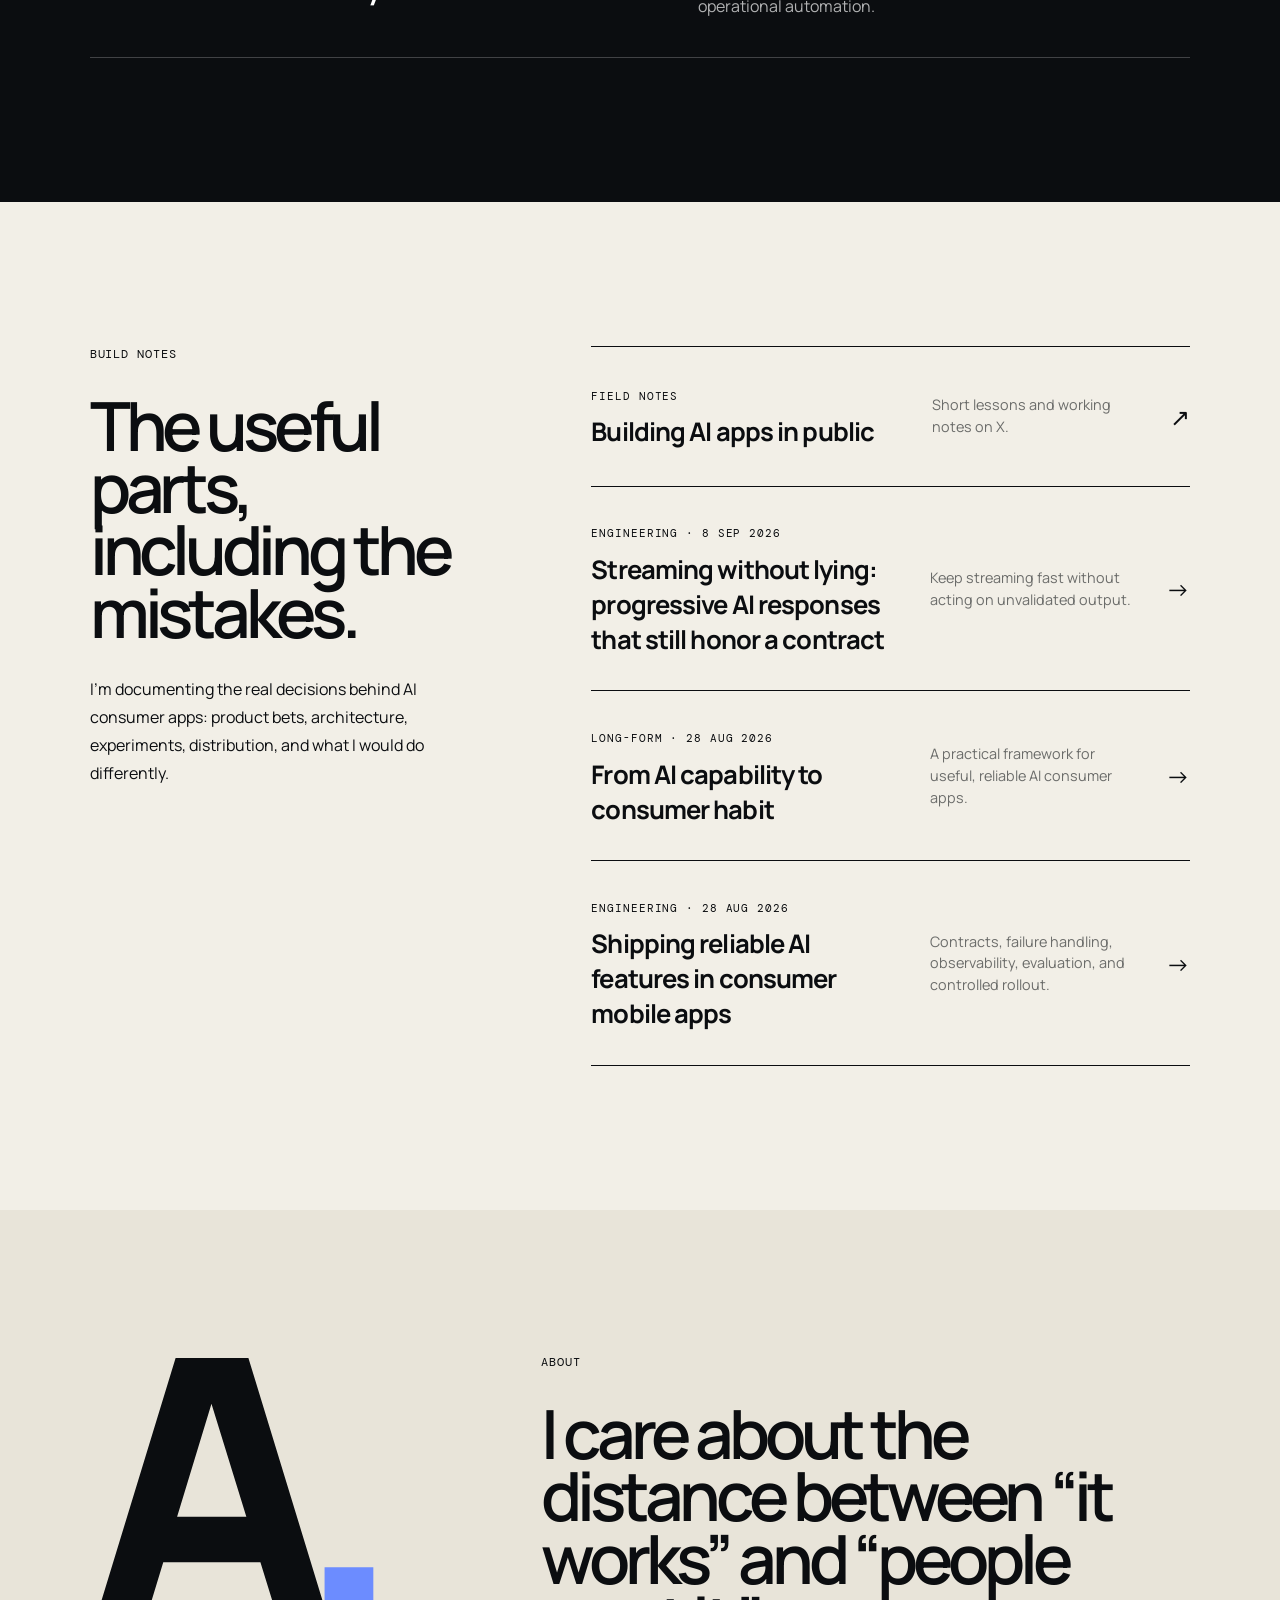
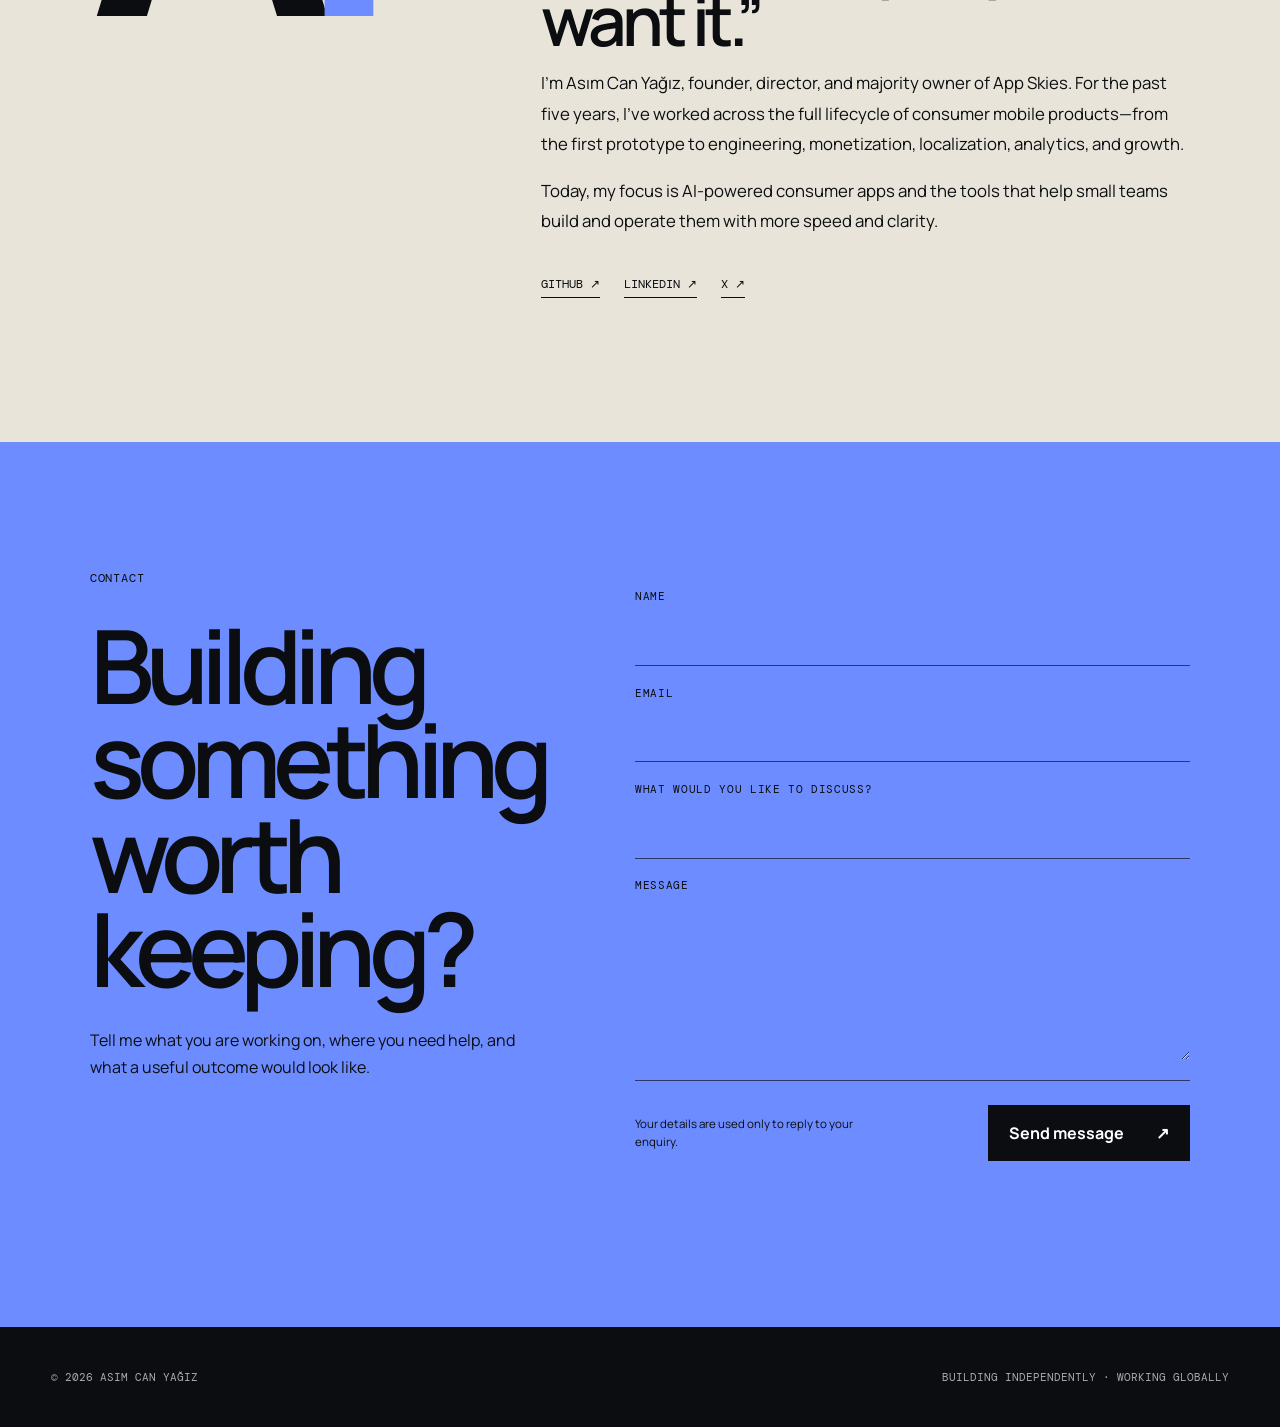
==== commit 917449d6: "Add article: Streaming Without Lying (progressive AI responses) New writing piece on separating the " ====
--- a/index.html
+++ b/index.html
@@ -9,9 +9,9 @@
   <meta property="og:title" content="Asım Can Yağız — AI Consumer App Founder">
   <meta property="og:description" content="Building AI-powered consumer apps and sharing the systems behind them.">
   <meta property="og:type" content="website">
-  <meta property="og:url" content="https://asimcanyagiz.github.io/">
-  <meta property="og:image" content="https://asimcanyagiz.github.io/assets/img/profile-img.jpg">
-  <link rel="canonical" href="https://asimcanyagiz.github.io/">
+  <meta property="og:url" content="https://asimcanyagiz.me/">
+  <meta property="og:image" content="https://asimcanyagiz.me/assets/img/profile-img.jpg">
+  <link rel="canonical" href="https://asimcanyagiz.me/">
   <link rel="icon" href="assets/img/favicon.png">
   <link rel="preconnect" href="https://fonts.googleapis.com">
   <link rel="preconnect" href="https://fonts.gstatic.com" crossorigin>
@@ -23,7 +23,7 @@
     "@context": "https://schema.org",
     "@type": "Person",
     "name": "Asım Can Yağız",
-    "url": "https://asimcanyagiz.github.io/",
+    "url": "https://asimcanyagiz.me/",
     "jobTitle": "Founder",
     "worksFor": {"@type": "Organization", "name": "App Skies"},
     "sameAs": [
@@ -131,6 +131,9 @@
         <a class="article-row" href="https://x.com/canbuilds" target="_blank" rel="noreferrer">
           <div><span class="article-type">Field notes</span><h3>Building AI apps in public</h3></div><p>Short lessons and working notes on X.</p><span class="article-arrow">↗</span>
         </a>
+        <a class="article-row" href="articles/streaming-without-lying-progressive-ai-responses.html">
+          <div><span class="article-type">Engineering · 8 Sep 2026</span><h3>Streaming without lying: progressive AI responses that still honor a contract</h3></div><p>Keep streaming fast without acting on unvalidated output.</p><span class="article-arrow">→</span>
+        </a>
         <a class="article-row" href="articles/from-ai-capability-to-consumer-habit.html">
           <div><span class="article-type">Long-form · 28 Aug 2026</span><h3>From AI capability to consumer habit</h3></div><p>A practical framework for useful, reliable AI consumer apps.</p><span class="article-arrow">→</span>
         </a>
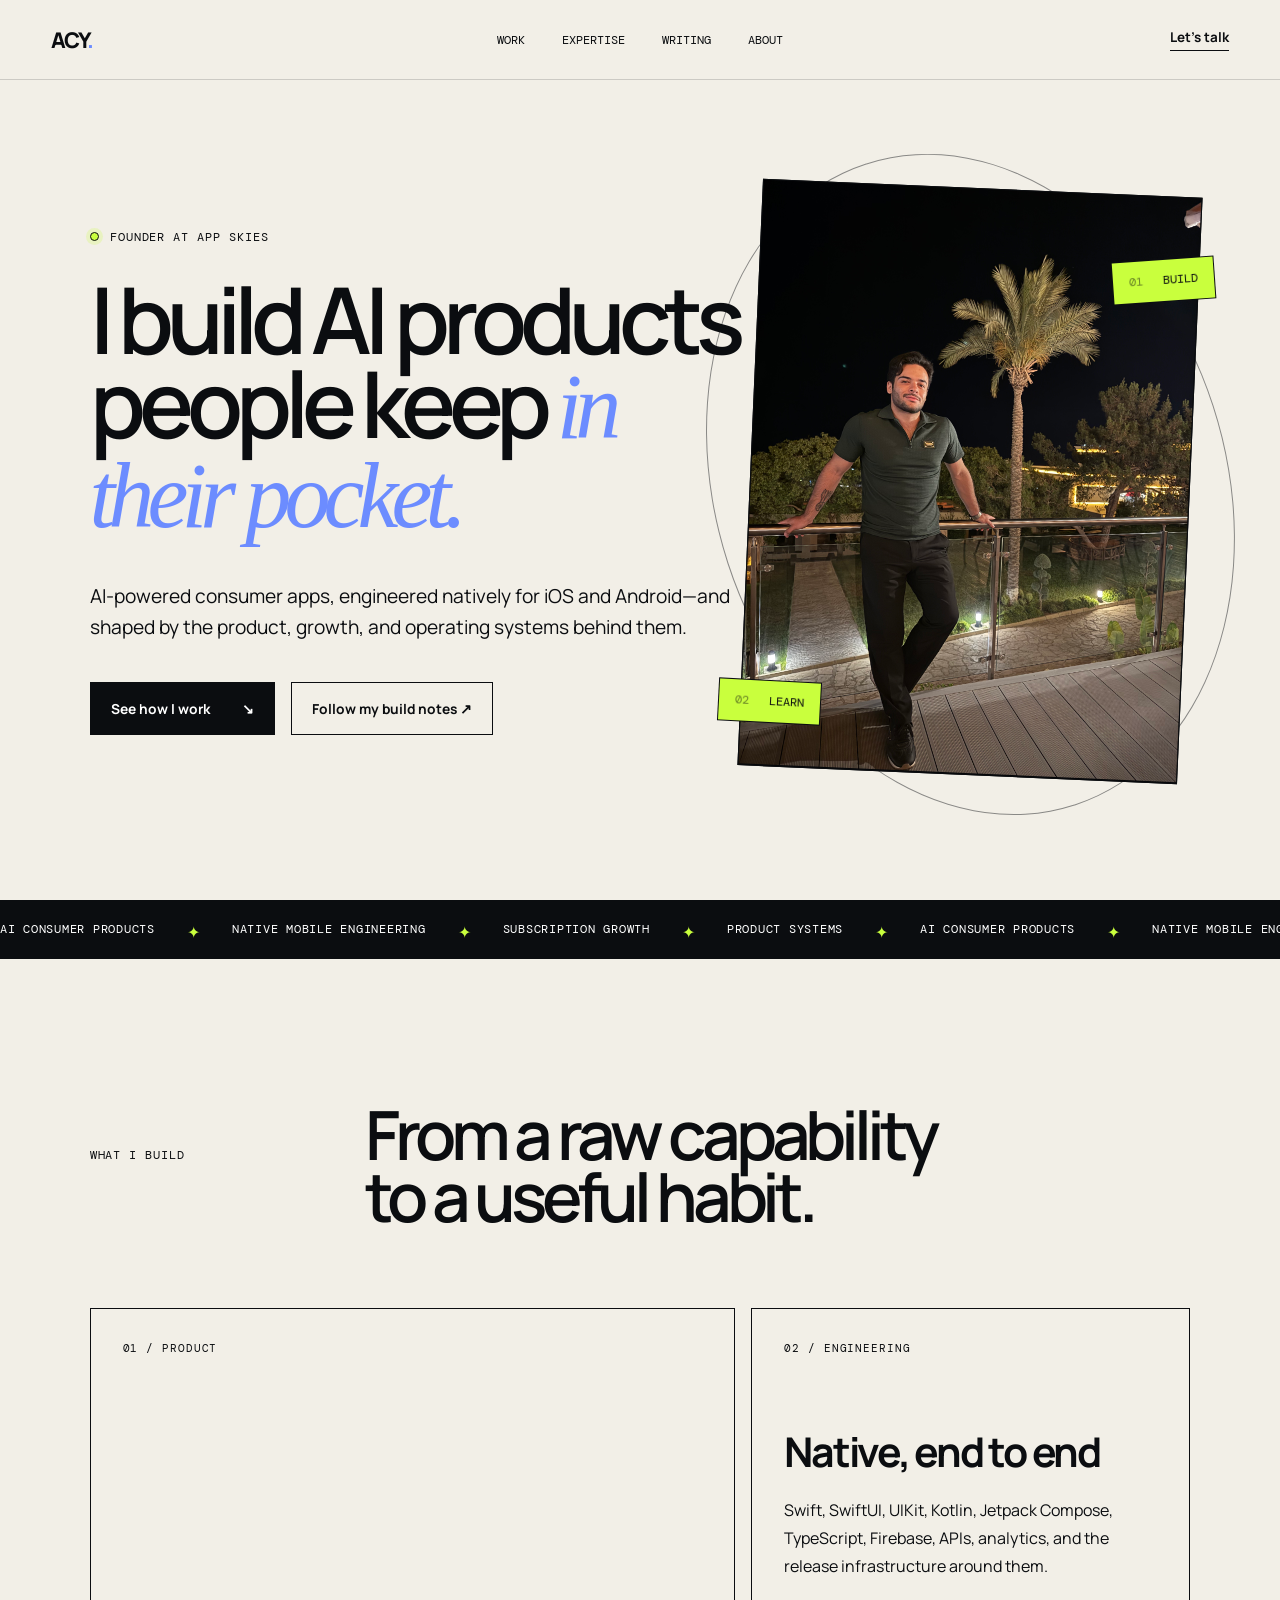
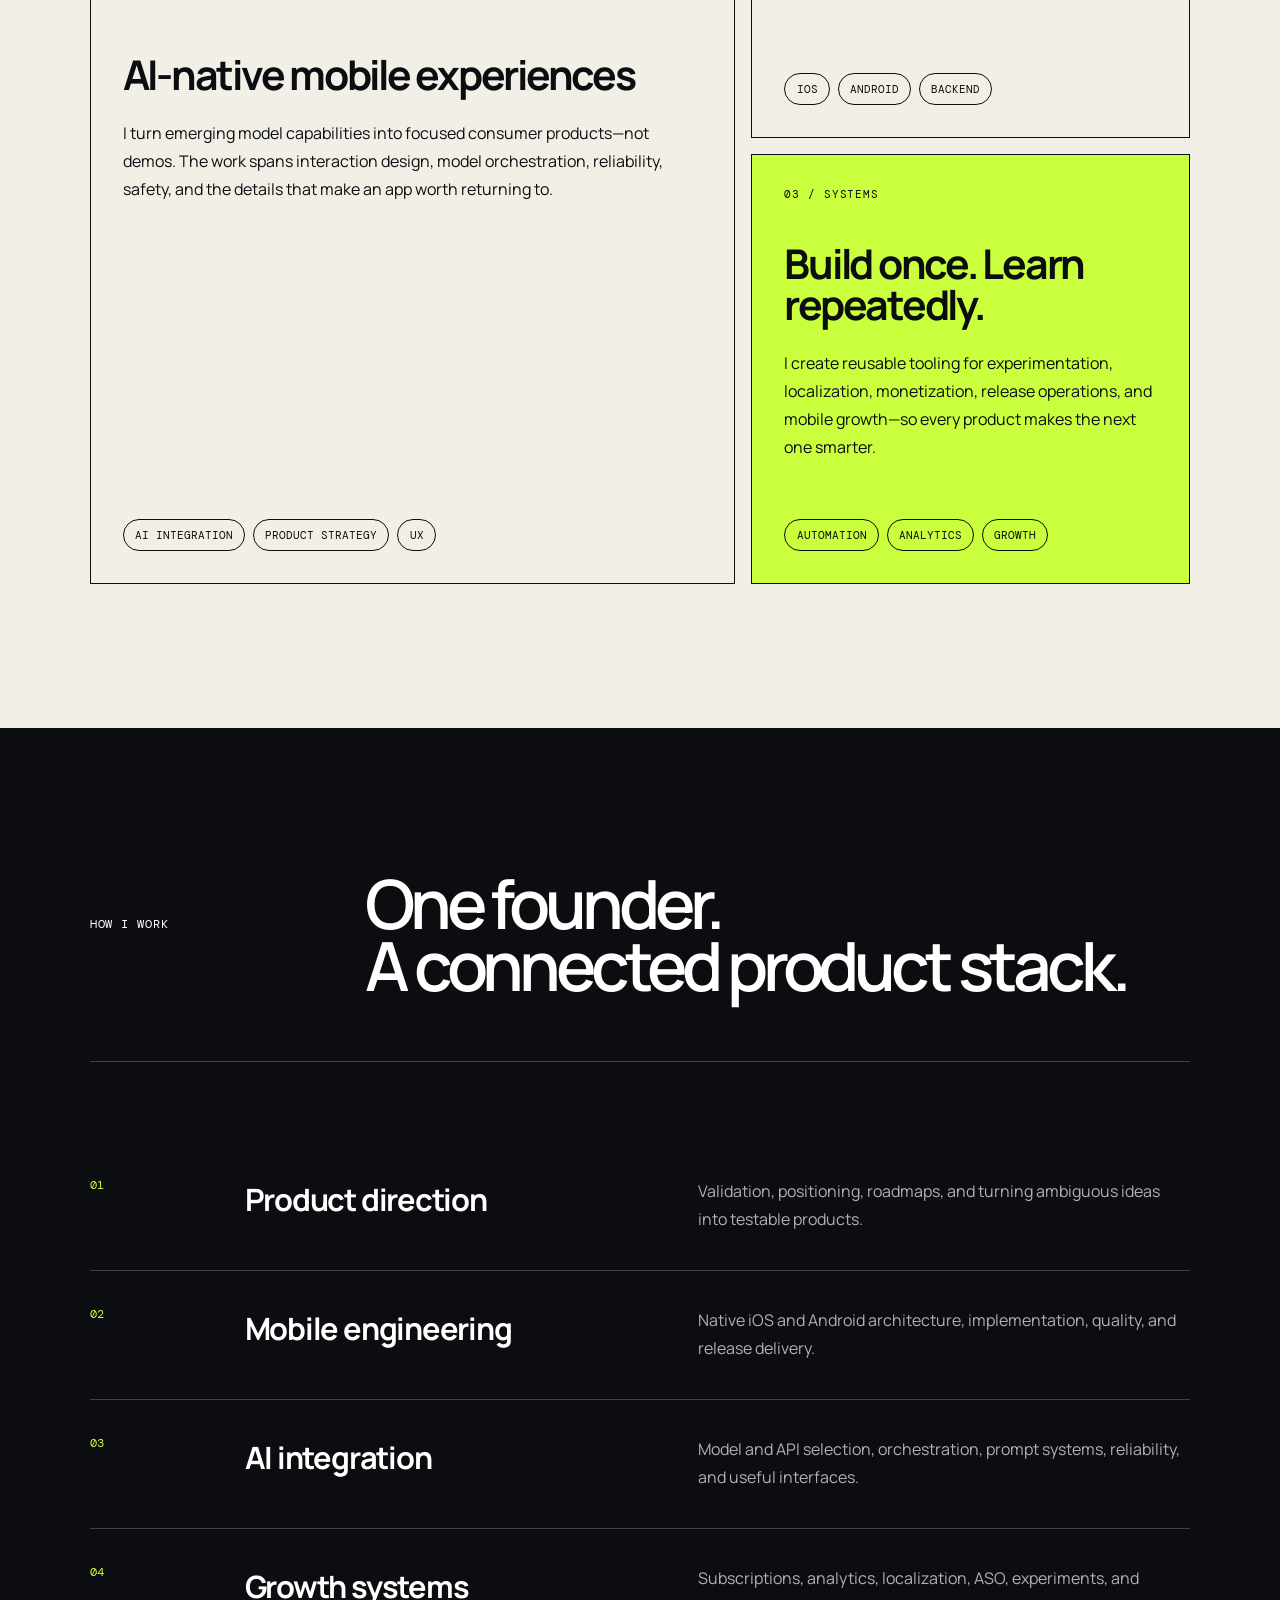
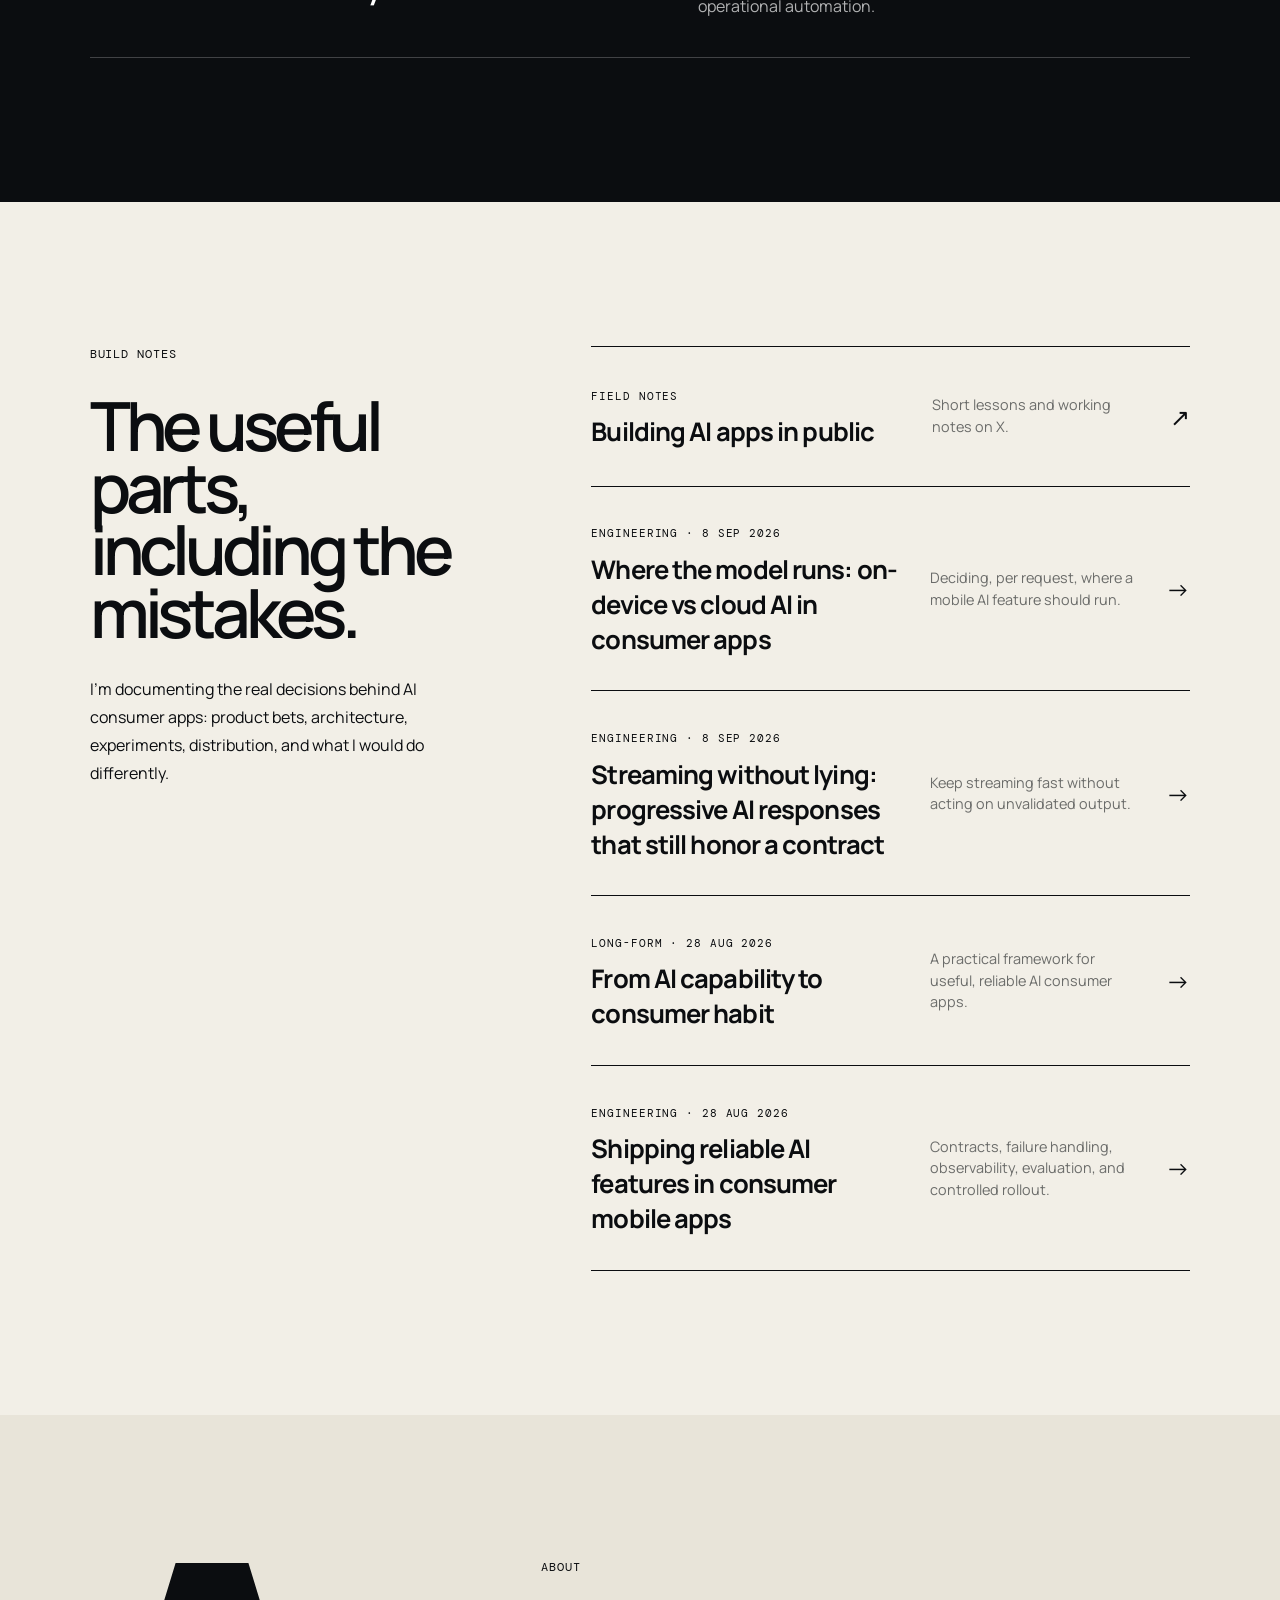
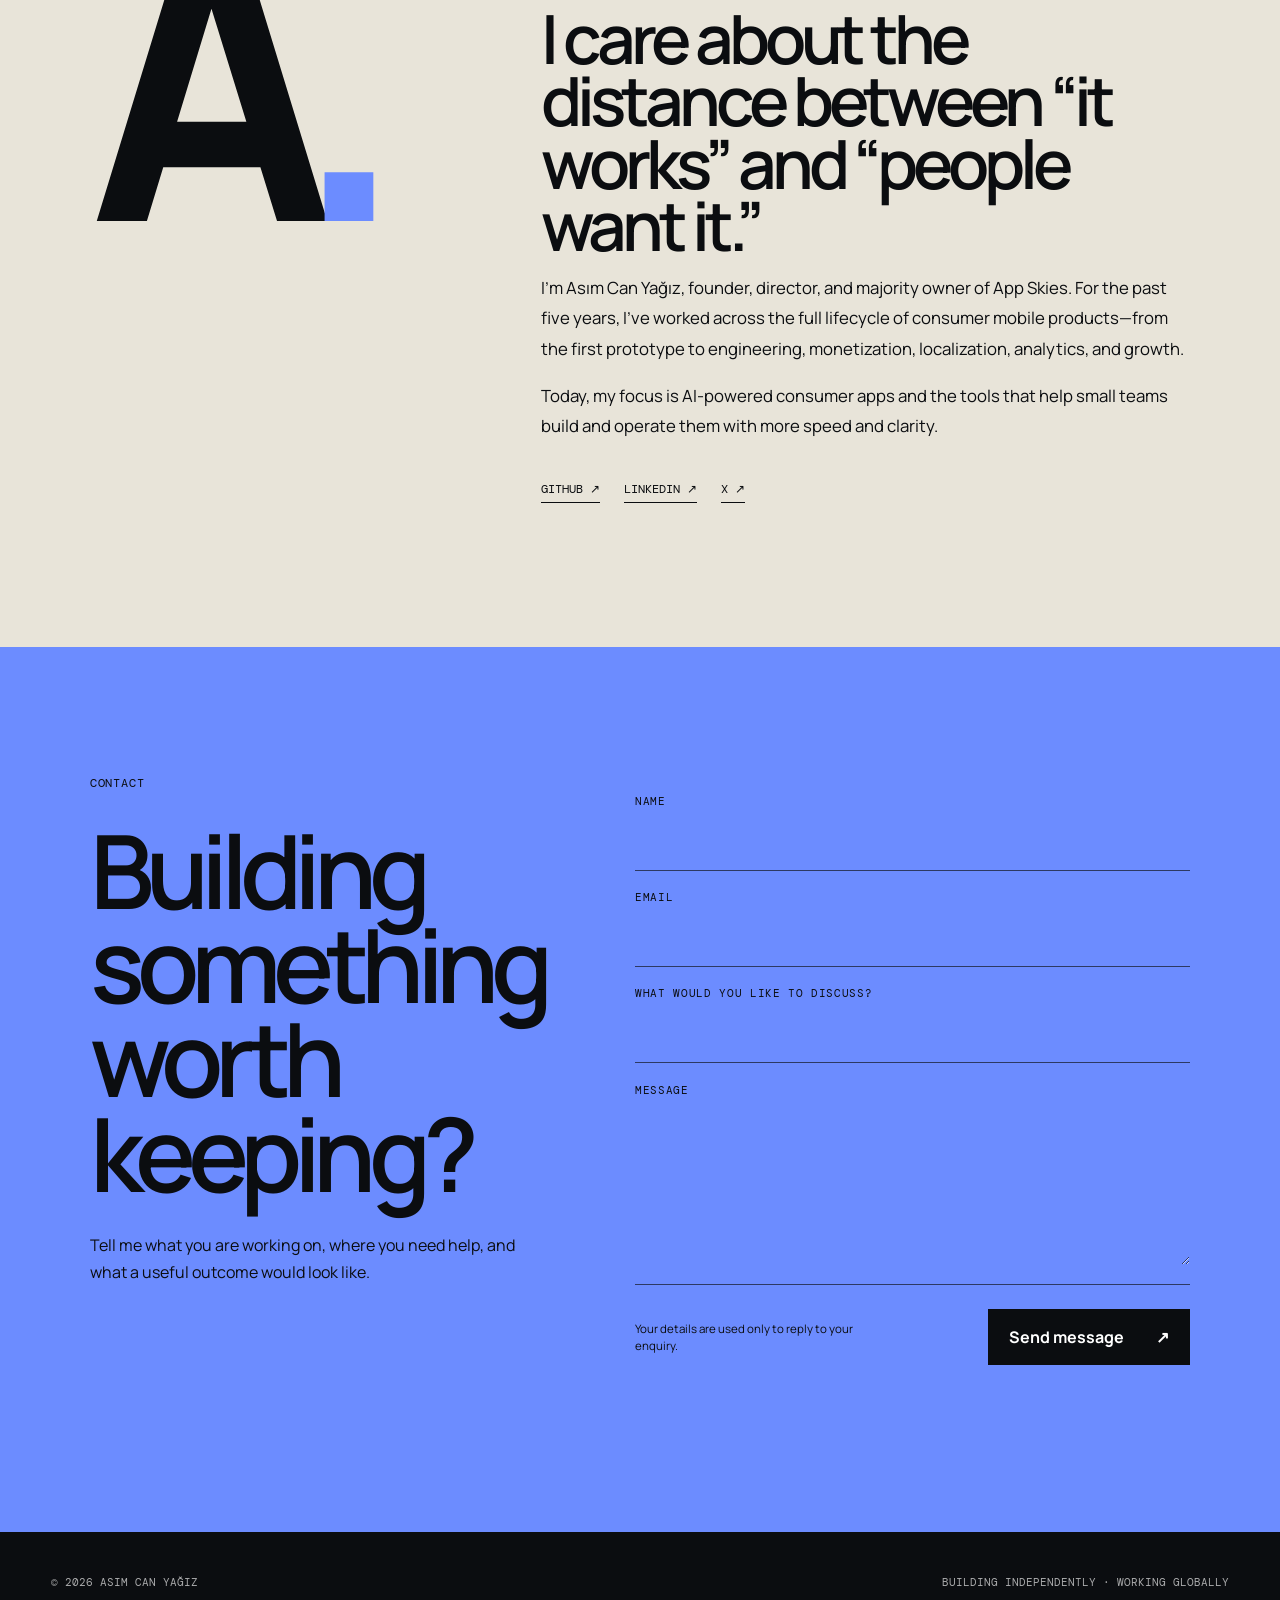
==== commit 4102abca: "Add article: Where the Model Runs (on-device vs cloud AI) New writing piece on a per-request decisio" ====
--- a/index.html
+++ b/index.html
@@ -131,6 +131,9 @@
         <a class="article-row" href="https://x.com/canbuilds" target="_blank" rel="noreferrer">
           <div><span class="article-type">Field notes</span><h3>Building AI apps in public</h3></div><p>Short lessons and working notes on X.</p><span class="article-arrow">↗</span>
         </a>
+        <a class="article-row" href="articles/where-the-model-runs-on-device-vs-cloud-ai.html">
+          <div><span class="article-type">Engineering · 8 Sep 2026</span><h3>Where the model runs: on-device vs cloud AI in consumer apps</h3></div><p>Deciding, per request, where a mobile AI feature should run.</p><span class="article-arrow">→</span>
+        </a>
         <a class="article-row" href="articles/streaming-without-lying-progressive-ai-responses.html">
           <div><span class="article-type">Engineering · 8 Sep 2026</span><h3>Streaming without lying: progressive AI responses that still honor a contract</h3></div><p>Keep streaming fast without acting on unvalidated output.</p><span class="article-arrow">→</span>
         </a>
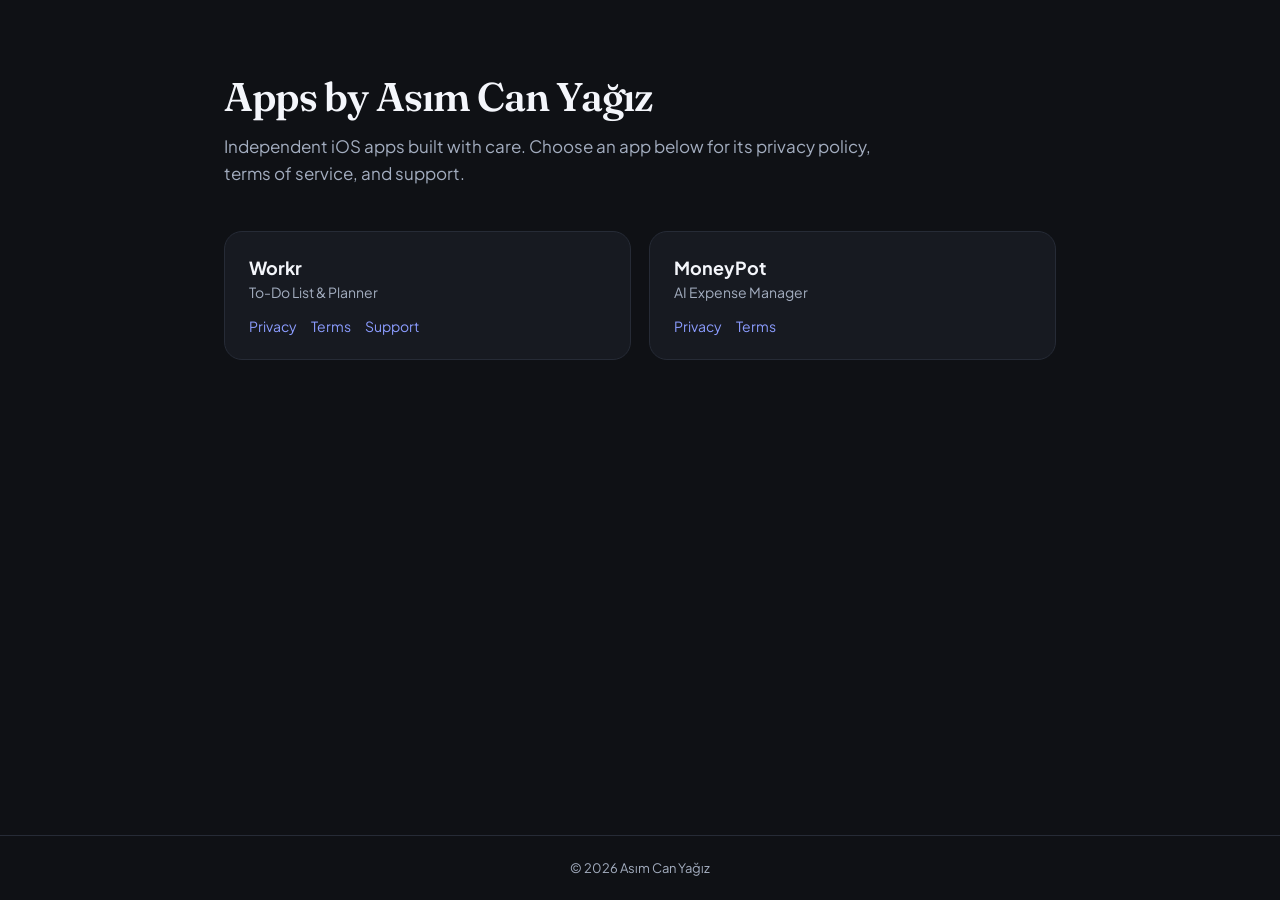
==== commit 908b7fd9: "F6: neutralize github.io root to an account-scoped app-support directory Replace the "App Skies foun" ====
--- a/index.html
+++ b/index.html
@@ -1,204 +1,62 @@
-<!doctype html>
+<!DOCTYPE html>
 <html lang="en">
 <head>
-  <meta charset="utf-8">
-  <meta name="viewport" content="width=device-width, initial-scale=1">
-  <title>Asım Can Yağız — AI Consumer App Founder</title>
-  <meta name="description" content="Asım Can Yağız is the founder of App Skies, building AI-powered consumer apps for iOS and Android.">
-  <meta name="theme-color" content="#0b0d10">
-  <meta property="og:title" content="Asım Can Yağız — AI Consumer App Founder">
-  <meta property="og:description" content="Building AI-powered consumer apps and sharing the systems behind them.">
-  <meta property="og:type" content="website">
-  <meta property="og:url" content="https://asimcanyagiz.me/">
-  <meta property="og:image" content="https://asimcanyagiz.me/assets/img/profile-img.jpg">
-  <link rel="canonical" href="https://asimcanyagiz.me/">
+  <meta charset="UTF-8">
+  <meta name="viewport" content="width=device-width, initial-scale=1.0">
+  <title>Apps by Asım Can Yağız</title>
+  <meta name="description" content="Independent iOS apps by Asım Can Yağız: privacy policies, terms of service, and support.">
+  <meta name="theme-color" content="#0f1115">
+  <link rel="canonical" href="https://asimcanyagiz.github.io/">
   <link rel="icon" href="assets/img/favicon.png">
+  <link rel="apple-touch-icon" href="assets/img/apple-touch-icon.png">
   <link rel="preconnect" href="https://fonts.googleapis.com">
   <link rel="preconnect" href="https://fonts.gstatic.com" crossorigin>
-  <link href="https://fonts.googleapis.com/css2?family=DM+Mono:wght@400;500&family=Manrope:wght@400;500;600;700;800&display=swap" rel="stylesheet">
-  <script>document.documentElement.classList.add('js');</script>
-  <link rel="stylesheet" href="assets/css/style.css">
-  <script type="application/ld+json">
-  {
-    "@context": "https://schema.org",
-    "@type": "Person",
-    "name": "Asım Can Yağız",
-    "url": "https://asimcanyagiz.me/",
-    "jobTitle": "Founder",
-    "worksFor": {"@type": "Organization", "name": "App Skies"},
-    "sameAs": [
-      "https://github.com/asimcanyagiz",
-      "https://www.linkedin.com/in/asimcanyagiz/",
-      "https://x.com/canbuilds"
-    ]
-  }
-  </script>
+  <link href="https://fonts.googleapis.com/css2?family=Fraunces:opsz,wght@9..144,500..600&family=Plus+Jakarta+Sans:wght@400;500;600;700&display=swap" rel="stylesheet">
+  <style>
+    :root{ --bg:#0f1115; --card:#171a21; --line:#262b36; --ink:#f4f6fb; --muted:#a3adbf; --accent:#8b9cff; }
+    *{box-sizing:border-box;margin:0;padding:0}
+    body{font-family:'Plus Jakarta Sans',system-ui,-apple-system,sans-serif;background:var(--bg);color:var(--ink);min-height:100vh;display:flex;flex-direction:column}
+    .wrap{max-width:880px;margin:0 auto;padding:72px 24px;flex:1;width:100%}
+    h1{font-family:'Fraunces',Georgia,serif;font-weight:600;font-size:clamp(28px,5vw,40px);letter-spacing:-.02em}
+    .sub{color:var(--muted);margin-top:12px;font-size:17px;line-height:1.6;max-width:56ch}
+    .grid{display:grid;grid-template-columns:repeat(auto-fit,minmax(260px,1fr));gap:18px;margin-top:44px}
+    .card{background:var(--card);border:1px solid var(--line);border-radius:18px;padding:24px;color:inherit}
+    .card h2{font-size:18px;font-weight:700}
+    .card p{color:var(--muted);font-size:14px;margin-top:4px}
+    .links{margin-top:16px;display:flex;gap:14px;flex-wrap:wrap}
+    .links a{color:var(--accent);font-size:14px;text-decoration:none}
+    .links a:hover{text-decoration:underline}
+    footer{border-top:1px solid var(--line);color:var(--muted);font-size:13px;text-align:center;padding:24px}
+  </style>
 </head>
 <body>
-  <header class="site-header">
-    <a class="wordmark" href="#top" aria-label="Home">ACY<span>.</span></a>
-    <button class="menu-toggle" type="button" aria-expanded="false" aria-controls="site-nav">Menu</button>
-    <nav id="site-nav" aria-label="Main navigation">
-      <a href="#work">Work</a>
-      <a href="#expertise">Expertise</a>
-      <a href="#writing">Writing</a>
-      <a href="#about">About</a>
-    </nav>
-    <a class="header-cta" href="#contact">Let's talk</a>
-  </header>
+  <div class="wrap">
+    <h1>Apps by Asım Can Yağız</h1>
+    <p class="sub">Independent iOS apps built with care. Choose an app below for its privacy policy, terms of service, and support.</p>
 
-  <main id="top">
-    <section class="hero section-shell">
-      <div class="hero-copy reveal">
-        <p class="eyebrow"><span class="status-dot"></span> Founder at App Skies</p>
-        <h1>I build AI products people keep <em>in their pocket.</em></h1>
-        <p class="hero-lede">AI-powered consumer apps, engineered natively for iOS and Android—and shaped by the product, growth, and operating systems behind them.</p>
-        <div class="hero-actions">
-          <a class="button button-primary" href="#work">See how I work <span>↘</span></a>
-          <a class="button button-quiet" href="https://x.com/canbuilds" target="_blank" rel="noreferrer">Follow my build notes ↗</a>
+    <div class="grid">
+      <div class="card">
+        <h2>Workr</h2>
+        <p>To-Do List &amp; Planner</p>
+        <div class="links">
+          <a href="workr-pages/privacy.html">Privacy</a>
+          <a href="workr-pages/terms.html">Terms</a>
+          <a href="workr-pages/support.html">Support</a>
         </div>
       </div>
-
-      <div class="hero-visual reveal" aria-label="Portrait of Asım Can Yağız">
-        <div class="portrait-frame">
-          <img src="assets/img/profile-img.jpg" alt="Asım Can Yağız" width="3024" height="4032">
-        </div>
-        <div class="visual-note note-top"><span>01</span> Build</div>
-        <div class="visual-note note-bottom"><span>02</span> Learn</div>
-        <div class="orbit" aria-hidden="true"></div>
-      </div>
-    </section>
-
-    <section class="signal-strip" aria-label="Areas of work">
-      <div class="signal-track">
-        <span>AI consumer products</span><i>✦</i><span>Native mobile engineering</span><i>✦</i><span>Subscription growth</span><i>✦</i><span>Product systems</span><i>✦</i><span>AI consumer products</span><i>✦</i><span>Native mobile engineering</span>
-      </div>
-    </section>
-
-    <section id="work" class="section-shell work-section">
-      <div class="section-heading reveal">
-        <p class="eyebrow">What I build</p>
-        <h2>From a raw capability<br>to a useful habit.</h2>
-      </div>
-      <div class="work-grid">
-        <article class="work-card card-featured reveal">
-          <div class="card-index">01 / PRODUCT</div>
-          <div>
-            <h3>AI-native mobile experiences</h3>
-            <p>I turn emerging model capabilities into focused consumer products—not demos. The work spans interaction design, model orchestration, reliability, safety, and the details that make an app worth returning to.</p>
-          </div>
-          <div class="card-tags"><span>AI integration</span><span>Product strategy</span><span>UX</span></div>
-        </article>
-        <article class="work-card reveal">
-          <div class="card-index">02 / ENGINEERING</div>
-          <div>
-            <h3>Native, end to end</h3>
-            <p>Swift, SwiftUI, UIKit, Kotlin, Jetpack Compose, TypeScript, Firebase, APIs, analytics, and the release infrastructure around them.</p>
-          </div>
-          <div class="card-tags"><span>iOS</span><span>Android</span><span>Backend</span></div>
-        </article>
-        <article class="work-card card-accent reveal">
-          <div class="card-index">03 / SYSTEMS</div>
-          <div>
-            <h3>Build once. Learn repeatedly.</h3>
-            <p>I create reusable tooling for experimentation, localization, monetization, release operations, and mobile growth—so every product makes the next one smarter.</p>
-          </div>
-          <div class="card-tags"><span>Automation</span><span>Analytics</span><span>Growth</span></div>
-        </article>
-      </div>
-    </section>
-
-    <section id="expertise" class="section-shell expertise-section">
-      <div class="section-heading reveal">
-        <p class="eyebrow">How I work</p>
-        <h2>One founder.<br>A connected product stack.</h2>
-      </div>
-      <div class="expertise-list">
-        <div class="expertise-row reveal"><span>01</span><h3>Product direction</h3><p>Validation, positioning, roadmaps, and turning ambiguous ideas into testable products.</p></div>
-        <div class="expertise-row reveal"><span>02</span><h3>Mobile engineering</h3><p>Native iOS and Android architecture, implementation, quality, and release delivery.</p></div>
-        <div class="expertise-row reveal"><span>03</span><h3>AI integration</h3><p>Model and API selection, orchestration, prompt systems, reliability, and useful interfaces.</p></div>
-        <div class="expertise-row reveal"><span>04</span><h3>Growth systems</h3><p>Subscriptions, analytics, localization, ASO, experiments, and operational automation.</p></div>
-      </div>
-    </section>
-
-    <section id="writing" class="section-shell writing-section">
-      <div class="writing-intro reveal">
-        <p class="eyebrow">Build notes</p>
-        <h2>The useful parts,<br>including the mistakes.</h2>
-        <p>I’m documenting the real decisions behind AI consumer apps: product bets, architecture, experiments, distribution, and what I would do differently.</p>
-      </div>
-      <div class="article-list reveal">
-        <a class="article-row" href="https://x.com/canbuilds" target="_blank" rel="noreferrer">
-          <div><span class="article-type">Field notes</span><h3>Building AI apps in public</h3></div><p>Short lessons and working notes on X.</p><span class="article-arrow">↗</span>
-        </a>
-        <a class="article-row" href="articles/where-the-model-runs-on-device-vs-cloud-ai.html">
-          <div><span class="article-type">Engineering · 8 Sep 2026</span><h3>Where the model runs: on-device vs cloud AI in consumer apps</h3></div><p>Deciding, per request, where a mobile AI feature should run.</p><span class="article-arrow">→</span>
-        </a>
-        <a class="article-row" href="articles/streaming-without-lying-progressive-ai-responses.html">
-          <div><span class="article-type">Engineering · 8 Sep 2026</span><h3>Streaming without lying: progressive AI responses that still honor a contract</h3></div><p>Keep streaming fast without acting on unvalidated output.</p><span class="article-arrow">→</span>
-        </a>
-        <a class="article-row" href="articles/from-ai-capability-to-consumer-habit.html">
-          <div><span class="article-type">Long-form · 28 Aug 2026</span><h3>From AI capability to consumer habit</h3></div><p>A practical framework for useful, reliable AI consumer apps.</p><span class="article-arrow">→</span>
-        </a>
-        <a class="article-row" href="articles/shipping-reliable-ai-features-in-consumer-mobile-apps.html">
-          <div><span class="article-type">Engineering · 28 Aug 2026</span><h3>Shipping reliable AI features in consumer mobile apps</h3></div><p>Contracts, failure handling, observability, evaluation, and controlled rollout.</p><span class="article-arrow">→</span>
-        </a>
-      </div>
-    </section>
-
-    <section id="about" class="section-shell about-section">
-      <div class="about-mark reveal">A<span>.</span></div>
-      <div class="about-copy reveal">
-        <p class="eyebrow">About</p>
-        <h2>I care about the distance between “it works” and “people want it.”</h2>
-        <p>I’m Asım Can Yağız, founder, director, and majority owner of App Skies. For the past five years, I’ve worked across the full lifecycle of consumer mobile products—from the first prototype to engineering, monetization, localization, analytics, and growth.</p>
-        <p>Today, my focus is AI-powered consumer apps and the tools that help small teams build and operate them with more speed and clarity.</p>
-        <div class="about-links">
-          <a href="https://github.com/asimcanyagiz" target="_blank" rel="noreferrer">GitHub ↗</a>
-          <a href="https://www.linkedin.com/in/asimcanyagiz/" target="_blank" rel="noreferrer">LinkedIn ↗</a>
-          <a href="https://x.com/canbuilds" target="_blank" rel="noreferrer">X ↗</a>
+      <div class="card">
+        <h2>MoneyPot</h2>
+        <p>AI Expense Manager</p>
+        <div class="links">
+          <a href="moneypot-legal/privacy-policy.html">Privacy</a>
+          <a href="moneypot-legal/terms.html">Terms</a>
         </div>
       </div>
-    </section>
-
-    <section id="contact" class="contact-section section-shell reveal">
-      <div class="contact-heading">
-        <p class="eyebrow">Contact</p>
-        <h2>Building something<br>worth keeping?</h2>
-        <p>Tell me what you are working on, where you need help, and what a useful outcome would look like.</p>
-      </div>
-      <form id="contact-form" class="contact-form" action="https://formspree.io/f/mwlkkwnz" method="POST">
-        <div class="form-row">
-          <label for="contact-name">Name</label>
-          <input id="contact-name" name="name" type="text" autocomplete="name" required>
-        </div>
-        <div class="form-row">
-          <label for="contact-email">Email</label>
-          <input id="contact-email" name="email" type="email" autocomplete="email" required>
-        </div>
-        <div class="form-row">
-          <label for="contact-topic">What would you like to discuss?</label>
-          <input id="contact-topic" name="subject" type="text" required>
-        </div>
-        <div class="form-row">
-          <label for="contact-message">Message</label>
-          <textarea id="contact-message" name="message" rows="6" required></textarea>
-        </div>
-        <input class="form-honeypot" type="text" name="_gotcha" tabindex="-1" autocomplete="off" aria-hidden="true">
-        <div class="form-footer">
-          <p class="form-privacy">Your details are used only to reply to your enquiry.</p>
-          <button class="form-submit" type="submit">Send message <span>↗</span></button>
-        </div>
-        <p id="form-status" class="form-status" role="status" aria-live="polite"></p>
-      </form>
-    </section>
-  </main>
+    </div>
+  </div>
 
   <footer>
-    <p>© <span id="year"></span> Asım Can Yağız</p>
-    <p>Building independently · working globally</p>
+    <p>© 2026 Asım Can Yağız</p>
   </footer>
-
-  <script src="assets/js/main.js"></script>
 </body>
 </html>
